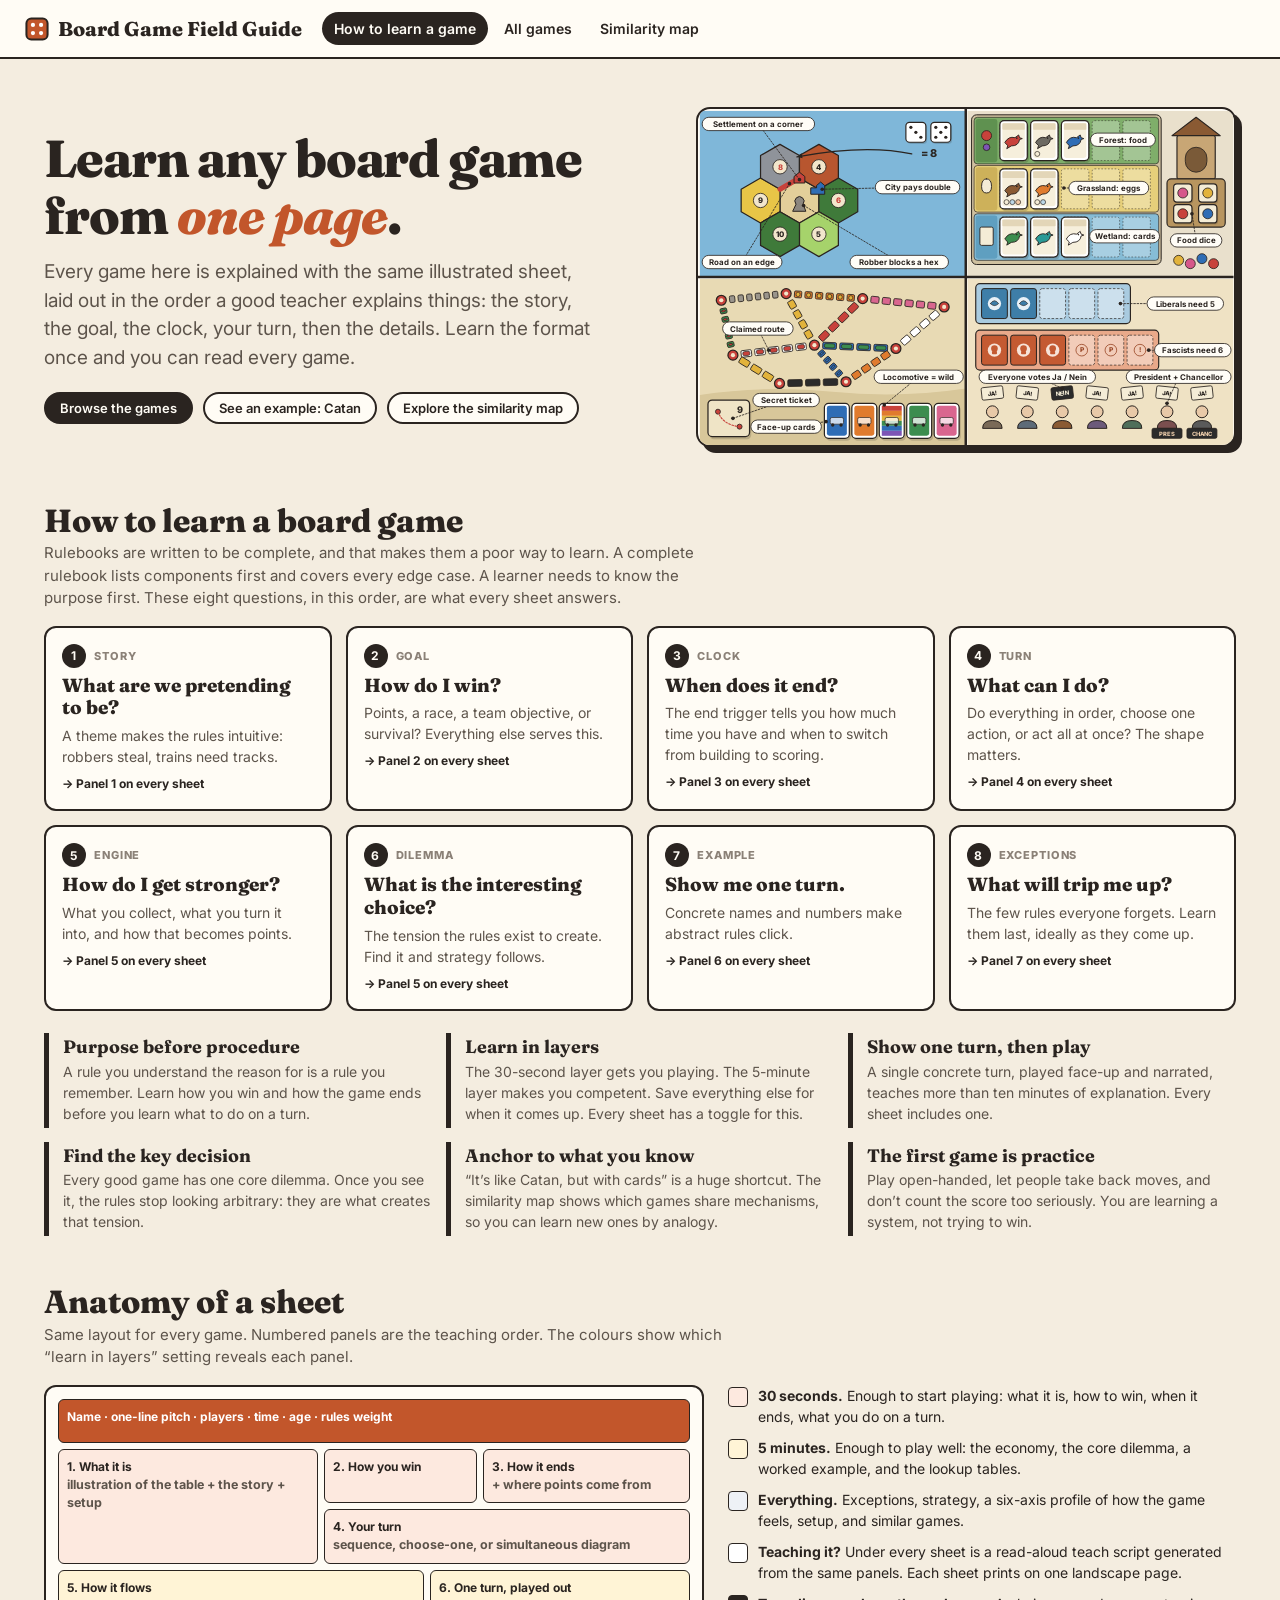
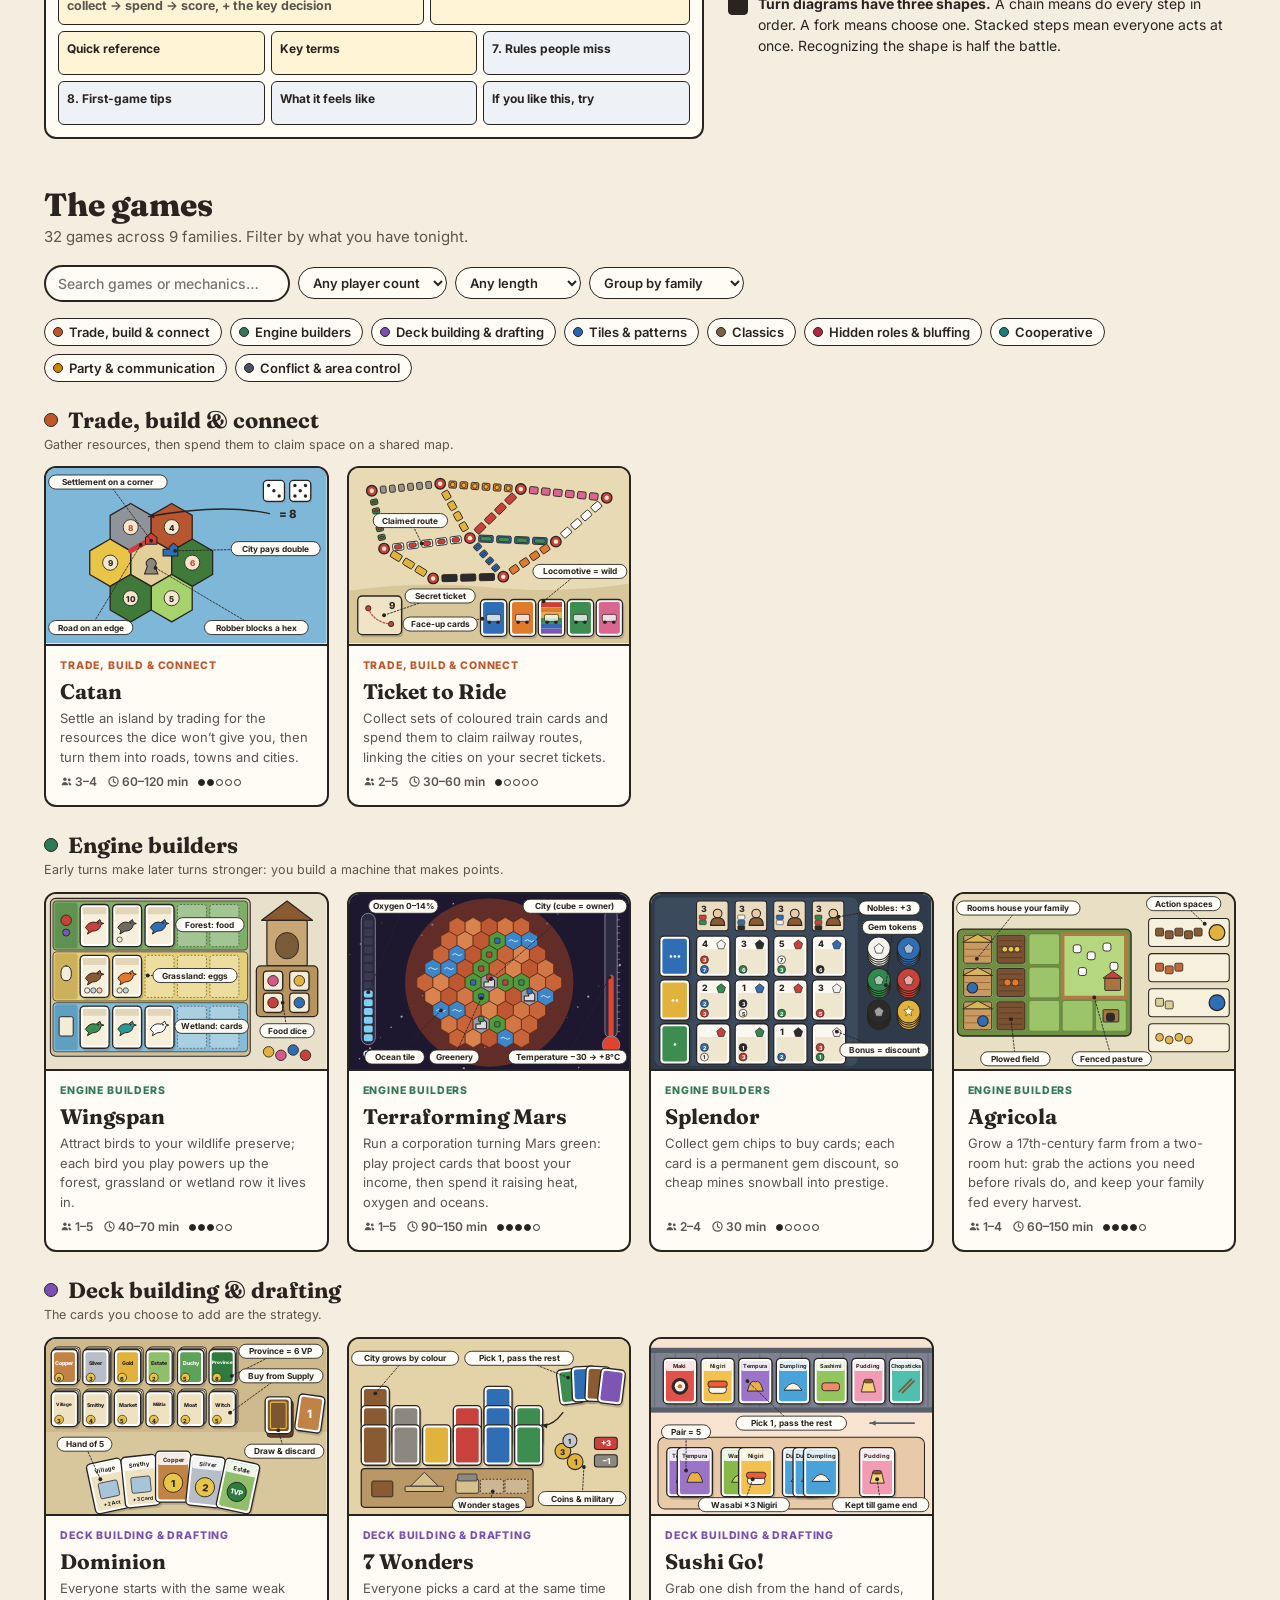
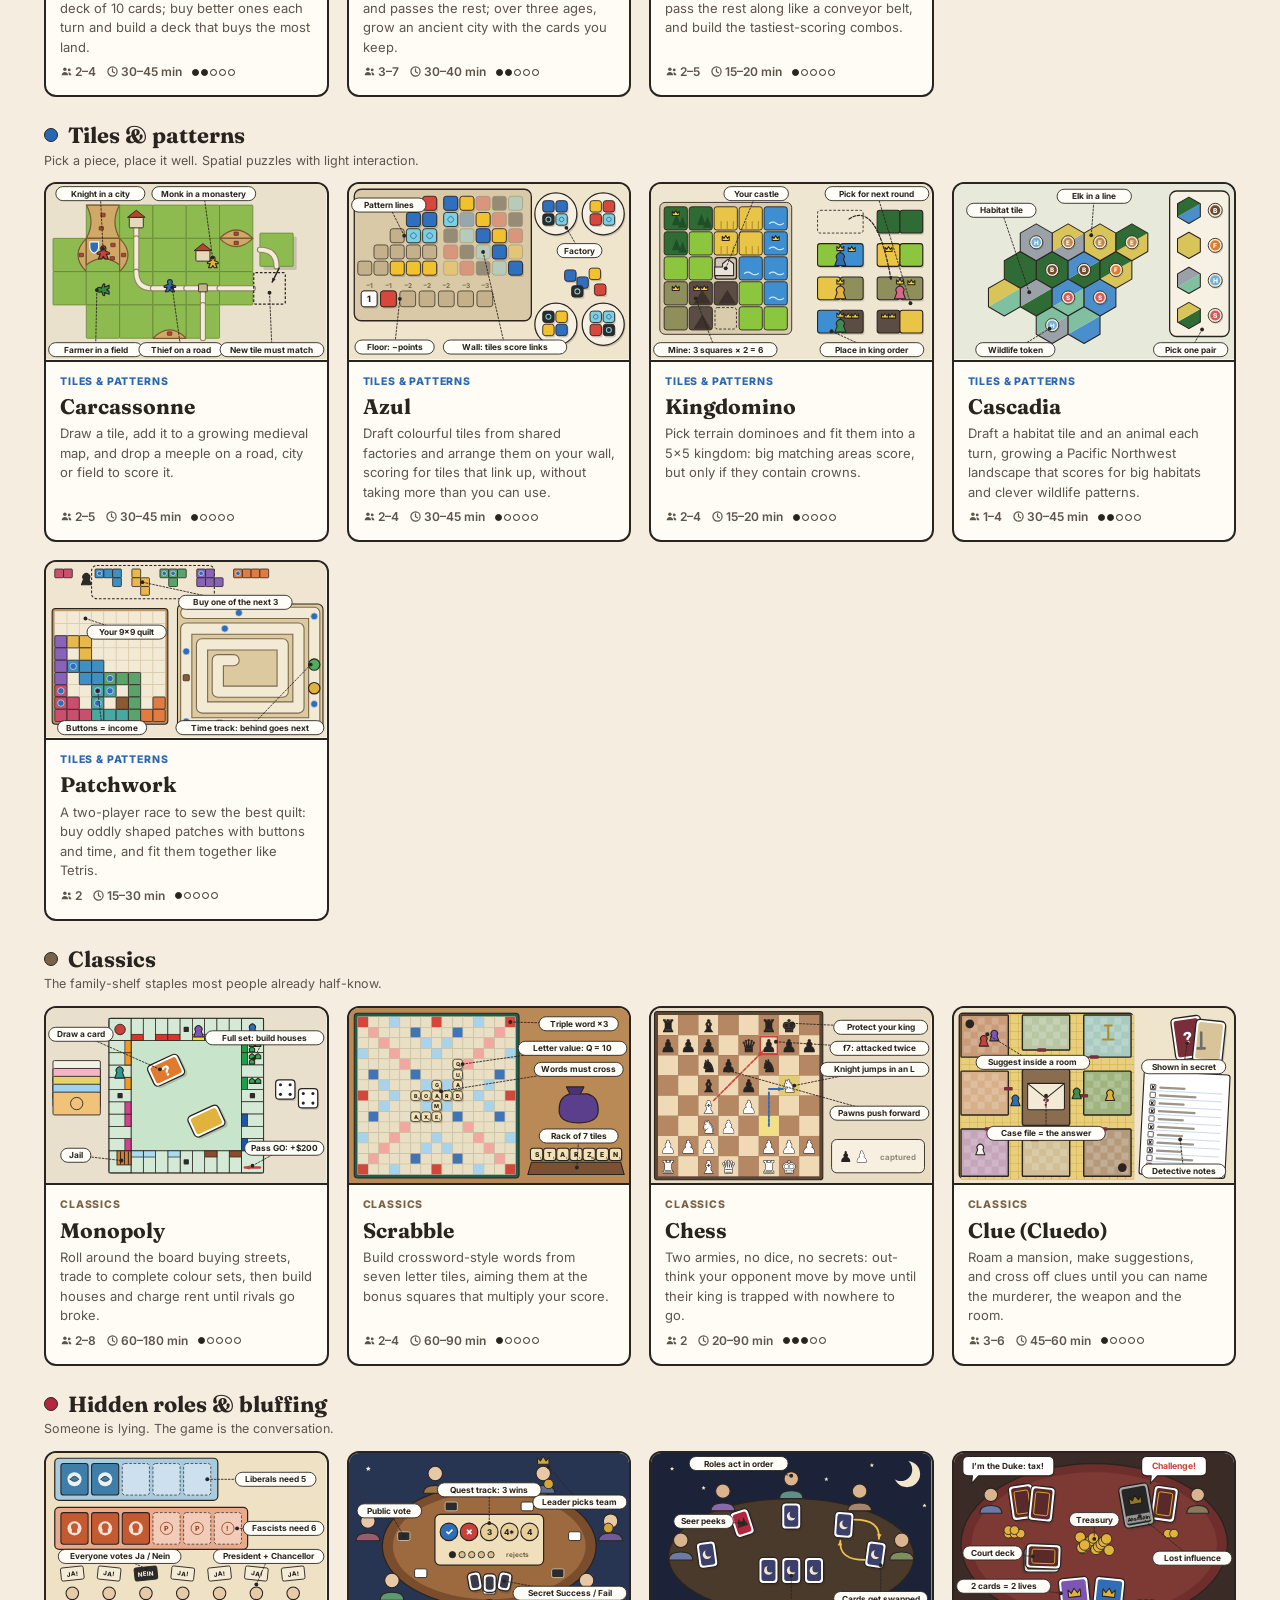
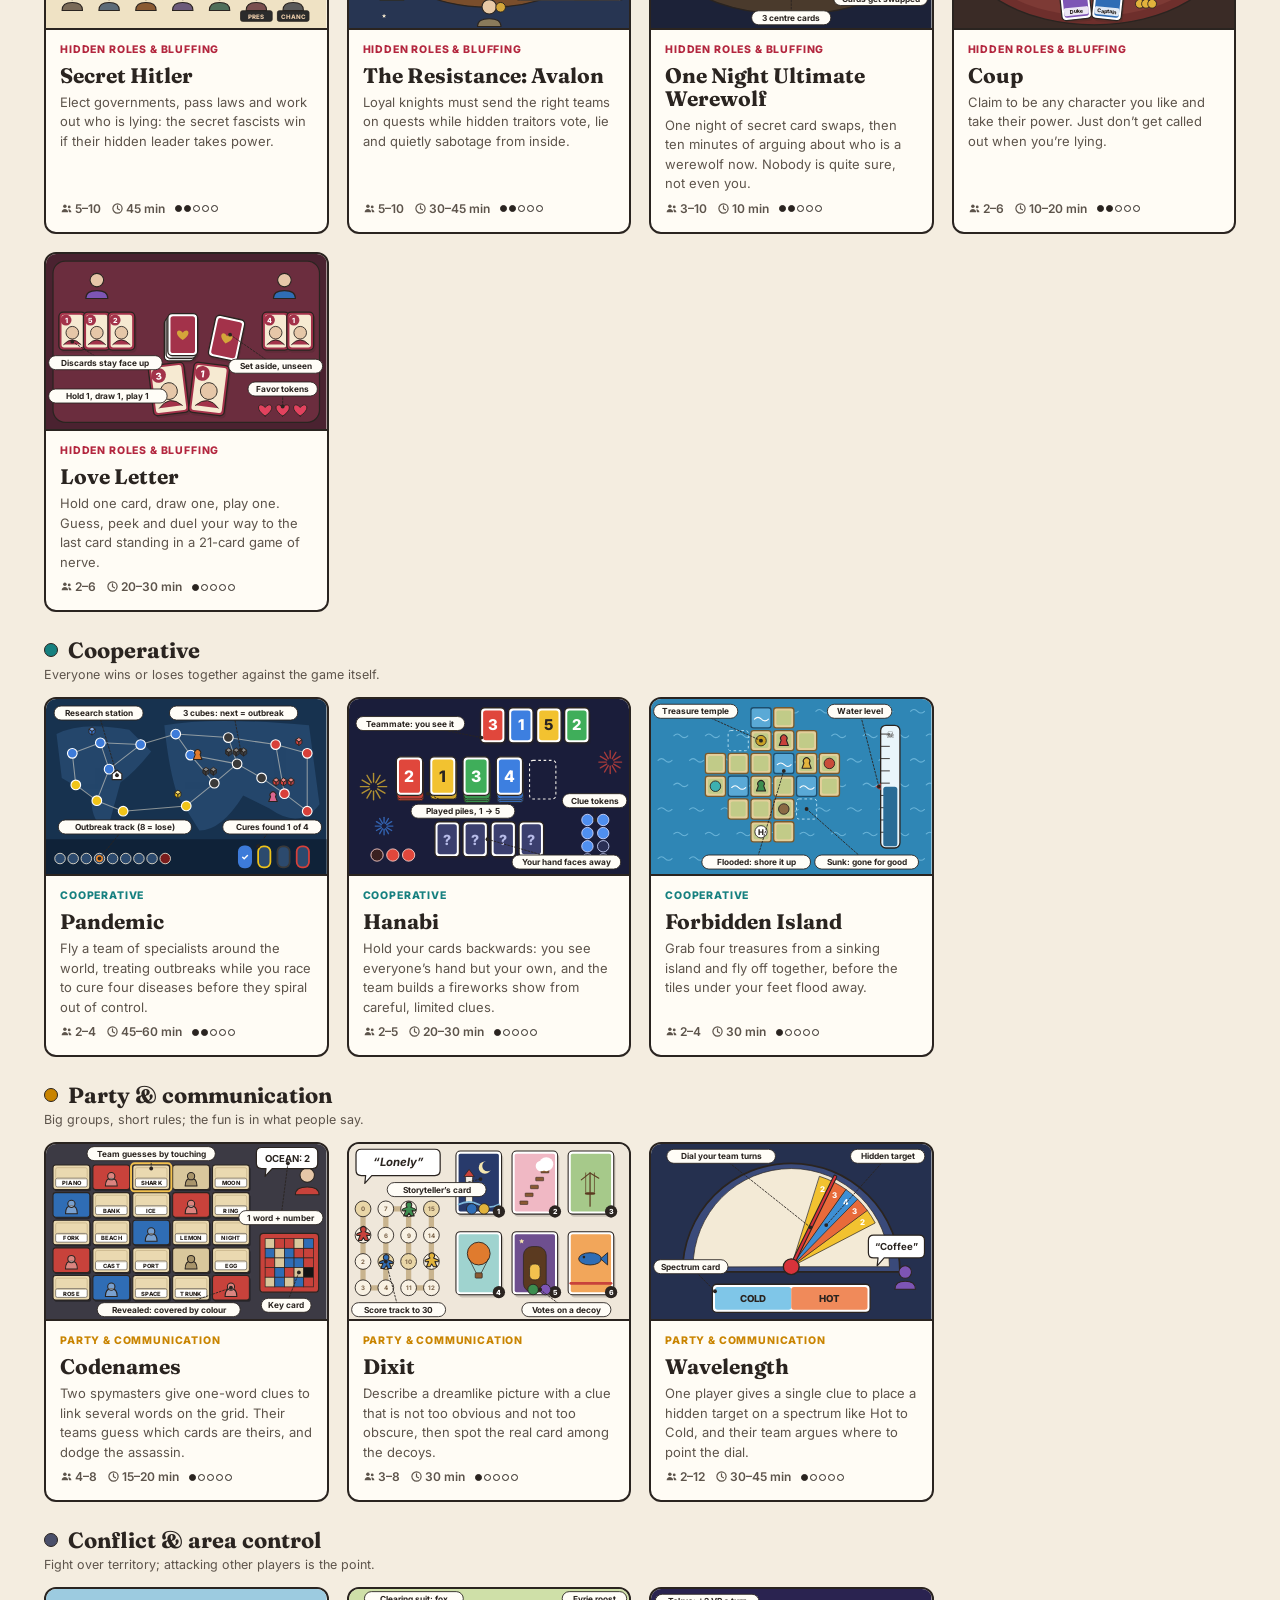
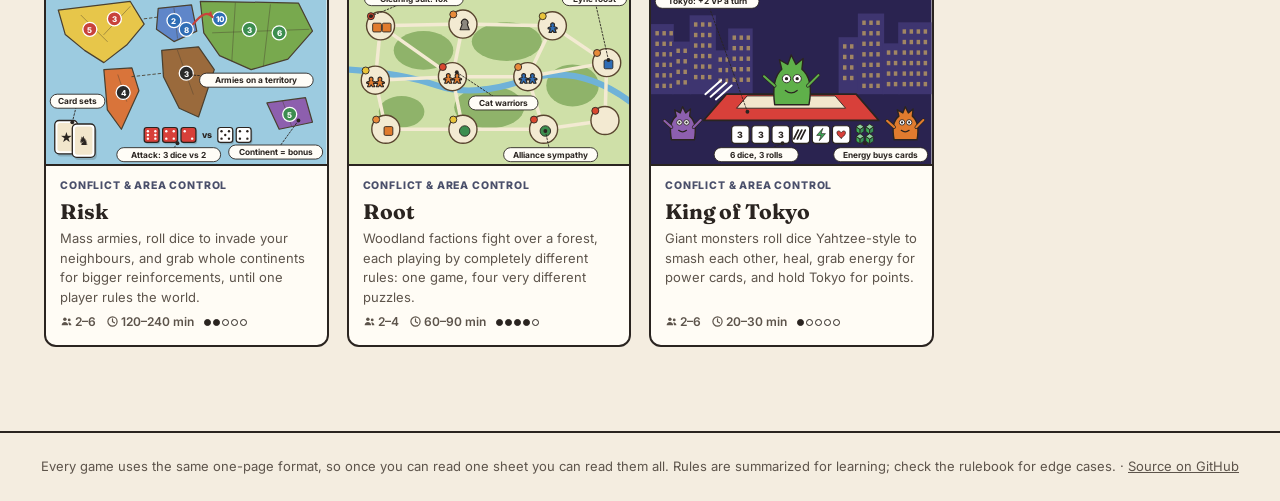
==== index.html @ 42cc39e2 "Board Game Field Guide: one-page sheets for 32 games + similarity map Standardized, illustrated one-" ====
<!doctype html>
<html lang="en">
<head>
<meta charset="utf-8">
<meta name="viewport" content="width=device-width, initial-scale=1">
<title>Board Game Field Guide</title>
<meta name="description" content="Learn any popular board game from one standardized, illustrated page, and explore how games relate on an interactive similarity map.">
<link rel="preconnect" href="https://fonts.googleapis.com">
<link rel="preconnect" href="https://fonts.gstatic.com" crossorigin>
<link href="https://fonts.googleapis.com/css2?family=Fraunces:ital,opsz,wght@0,9..144,400..800;1,9..144,400..700&family=Inter:wght@400;500;600;700;800&display=swap" rel="stylesheet">
<link rel="stylesheet" href="css/style.css">
</head>
<body data-page="home">
<main class="wrap">

  <section class="hero">
    <div>
      <h1>Learn any board game from <em>one page</em>.</h1>
      <p class="lede">Every game here is explained with the same illustrated sheet, laid out in the order a good teacher explains things: the story, the goal, the clock, your turn, then the details. Learn the format once and you can read every game.</p>
      <div class="cta">
        <a class="btn primary" href="#games">Browse the games</a>
        <a class="btn" href="game.html?g=catan">See an example: Catan</a>
        <a class="btn" href="map.html">Explore the similarity map</a>
      </div>
    </div>
    <div class="hero-art" id="hero-art"></div>
  </section>

  <div class="section-h" id="learn">
    <div>
      <h2>How to learn a board game</h2>
      <p>Rulebooks are written to be complete, and that makes them a poor way to learn. A complete rulebook lists components first and covers every edge case. A learner needs to know the purpose first. These eight questions, in this order, are what every sheet answers.</p>
    </div>
  </div>
  <div class="method" id="method"></div>

  <div class="principles" style="margin-top:22px">
    <div class="principle"><h3>Purpose before procedure</h3><p>A rule you understand the reason for is a rule you remember. Learn how you win and how the game ends before you learn what to do on a turn.</p></div>
    <div class="principle"><h3>Learn in layers</h3><p>The 30-second layer gets you playing. The 5-minute layer makes you competent. Save everything else for when it comes up. Every sheet has a toggle for this.</p></div>
    <div class="principle"><h3>Show one turn, then play</h3><p>A single concrete turn, played face-up and narrated, teaches more than ten minutes of explanation. Every sheet includes one.</p></div>
    <div class="principle"><h3>Find the key decision</h3><p>Every good game has one core dilemma. Once you see it, the rules stop looking arbitrary: they are what creates that tension.</p></div>
    <div class="principle"><h3>Anchor to what you know</h3><p>“It’s like Catan, but with cards” is a huge shortcut. The similarity map shows which games share mechanisms, so you can learn new ones by analogy.</p></div>
    <div class="principle"><h3>The first game is practice</h3><p>Play open-handed, let people take back moves, and don’t count the score too seriously. You are learning a system, not trying to win.</p></div>
  </div>

  <div class="section-h">
    <div>
      <h2>Anatomy of a sheet</h2>
      <p>Same layout for every game. Numbered panels are the teaching order. The colours show which “learn in layers” setting reveals each panel.</p>
    </div>
  </div>
  <div class="anatomy">
    <div class="mini-sheet" aria-label="Diagram of the sheet layout">
      <div class="hd">Name · one-line pitch · players · time · age · rules weight</div>
      <div class="l1" style="grid-column:span 5;grid-row:span 2">1. What it is<br><span class="small">illustration of the table + the story + setup</span></div>
      <div class="l1" style="grid-column:span 3">2. How you win</div>
      <div class="l1" style="grid-column:span 4">3. How it ends<br><span class="small">+ where points come from</span></div>
      <div class="l1" style="grid-column:span 7">4. Your turn<br><span class="small">sequence, choose-one, or simultaneous diagram</span></div>
      <div class="l2" style="grid-column:span 7">5. How it flows<br><span class="small">collect → spend → score, + the key decision</span></div>
      <div class="l2" style="grid-column:span 5">6. One turn, played out</div>
      <div class="l2" style="grid-column:span 4">Quick reference</div>
      <div class="l2" style="grid-column:span 4">Key terms</div>
      <div class="l3" style="grid-column:span 4">7. Rules people miss</div>
      <div class="l3" style="grid-column:span 4">8. First-game tips</div>
      <div class="l3" style="grid-column:span 4">What it feels like</div>
      <div class="l3" style="grid-column:span 4">If you like this, try</div>
    </div>
    <div class="legend-layers">
      <div><i style="background:#fde9df"></i><span><b>30 seconds.</b> Enough to start playing: what it is, how to win, when it ends, what you do on a turn.</span></div>
      <div><i style="background:#fff4d6"></i><span><b>5 minutes.</b> Enough to play well: the economy, the core dilemma, a worked example, and the lookup tables.</span></div>
      <div><i style="background:#eef1f6"></i><span><b>Everything.</b> Exceptions, strategy, a six-axis profile of how the game feels, setup, and similar games.</span></div>
      <div><i style="background:#fff"></i><span><b>Teaching it?</b> Under every sheet is a read-aloud teach script generated from the same panels. Each sheet prints on one landscape page.</span></div>
      <div><i style="background:#2a2420"></i><span><b>Turn diagrams have three shapes.</b> A chain means do every step in order. A fork means choose one. Stacked steps mean everyone acts at once. Recognizing the shape is half the battle.</span></div>
    </div>
  </div>

  <div class="section-h" id="games">
    <div>
      <h2>The games</h2>
      <p id="games-sub">Grouped by family. Filter by what you have tonight.</p>
    </div>
  </div>
  <div class="filters">
    <input type="search" id="q" placeholder="Search games or mechanics…" aria-label="Search">
    <select id="np" aria-label="Number of players"><option value="">Any player count</option></select>
    <select id="tm" aria-label="Play time"><option value="">Any length</option><option value="30">Up to 30 min</option><option value="60">Up to 60 min</option><option value="120">Up to 2 hours</option></select>
    <select id="sort" aria-label="Sort"><option value="family">Group by family</option><option value="light">Lightest rules first</option><option value="name">A–Z</option></select>
  </div>
  <div class="filters" id="fams"></div>
  <div id="gallery"></div>
</main>

<script src="js/site.js"></script>
<script src="js/core.js"></script>
<script src="js/art.js"></script>
<script src="js/sheet.js"></script>
<script>
const METHOD = [
  ['Story', 'What are we pretending to be?', 'A theme makes the rules intuitive: robbers steal, trains need tracks.', 'Panel 1'],
  ['Goal', 'How do I win?', 'Points, a race, a team objective, or survival? Everything else serves this.', 'Panel 2'],
  ['Clock', 'When does it end?', 'The end trigger tells you how much time you have and when to switch from building to scoring.', 'Panel 3'],
  ['Turn', 'What can I do?', 'Do everything in order, choose one action, or act all at once? The shape matters.', 'Panel 4'],
  ['Engine', 'How do I get stronger?', 'What you collect, what you turn it into, and how that becomes points.', 'Panel 5'],
  ['Dilemma', 'What is the interesting choice?', 'The tension the rules exist to create. Find it and strategy follows.', 'Panel 5'],
  ['Example', 'Show me one turn.', 'Concrete names and numbers make abstract rules click.', 'Panel 6'],
  ['Exceptions', 'What will trip me up?', 'The few rules everyone forgets. Learn them last, ideally as they come up.', 'Panel 7'],
];
document.getElementById('method').innerHTML = METHOD.map(([k, q, p, w], i) =>
  `<div class="step"><div class="k"><b>${i + 1}</b>${k}</div><div class="q">${q}</div><p>${p}</p><div class="where">→ ${w} on every sheet</div></div>`).join('');

const ICON_P = '<svg viewBox="0 0 24 24" class="ico"><circle cx="9" cy="8" r="3.2"/><path d="M3 19c0-3.5 2.7-6 6-6s6 2.5 6 6z"/><circle cx="17" cy="9" r="2.6"/><path d="M15.5 13.3c3 .1 5.5 2.4 5.5 5.7h-4.4"/></svg>';
const ICON_T = '<svg viewBox="0 0 24 24" class="ico"><circle cx="12" cy="12" r="8.5" fill="none" stroke="currentColor" stroke-width="2.2"/><path d="M12 7v5.5l3.5 2" fill="none" stroke="currentColor" stroke-width="2.2" stroke-linecap="round"/></svg>';
const rng = r => r[0] === r[1] ? r[0] : r[0] + '–' + r[1];

loadGames().then(games => {
  // Hero: a 2x2 of illustrations.
  const pick = ['catan', 'wingspan', 'ticket-to-ride', 'secret-hitler'].map(id => GAME_BY_ID[id]).filter(Boolean);
  const ha = document.getElementById('hero-art');
  if (pick.length >= 4) ha.innerHTML = `<svg viewBox="0 0 644 404">${pick.map((g, i) => `<g transform="translate(${2 + (i % 2) * 322} ${2 + Math.floor(i / 2) * 202})"><svg width="320" height="200" viewBox="0 0 320 200">${g.art(A)}</svg></g>`).join('')}<line x1="322" y1="0" x2="322" y2="404" stroke="#2a2420" stroke-width="3"/><line x1="0" y1="202" x2="644" y2="202" stroke="#2a2420" stroke-width="3"/></svg>`;
  else if (pick.length) ha.innerHTML = `<svg viewBox="0 0 320 200">${pick[0].art(A)}</svg>`;

  document.getElementById('games-sub').textContent = `${games.length} games across ${Object.keys(FAMILIES).length} families. Filter by what you have tonight.`;
  const np = document.getElementById('np');
  for (let n = 1; n <= 10; n++) np.insertAdjacentHTML('beforeend', `<option value="${n}">${n} player${n > 1 ? 's' : ''}</option>`);

  const activeFams = new Set();
  const famBox = document.getElementById('fams');
  famBox.innerHTML = Object.entries(FAMILIES).map(([k, f]) => `<button class="fpill" data-f="${k}" style="--fam:${f.color}"><i></i>${f.label}</button>`).join('');
  famBox.querySelectorAll('button').forEach(b => b.onclick = () => {
    activeFams.has(b.dataset.f) ? activeFams.delete(b.dataset.f) : activeFams.add(b.dataset.f);
    b.classList.toggle('on'); render();
  });

  const card = g => {
    const f = FAMILIES[g.family];
    return `<a class="gcard" href="game.html?g=${g.id}" style="--fam:${f.color}">
      <div class="thumb"><svg viewBox="0 0 320 200" role="img" aria-label="${esc(g.name)} illustration">${g.art(A)}</svg></div>
      <div class="body"><div class="fam">${f.label}</div><h3>${esc(g.name)}</h3><p>${md(g.pitch)}</p>
      <div class="stats"><span>${ICON_P}${rng(g.players)}</span><span>${ICON_T}${rng(g.time)} min</span><span class="dots" title="Rules weight">${[1,2,3,4,5].map(i => `<i class="${i <= Math.round(g.profile.complexity) ? 'on' : ''}"></i>`).join('')}</span></div></div></a>`;
  };

  function render() {
    const q = document.getElementById('q').value.trim().toLowerCase();
    const n = +np.value, t = +document.getElementById('tm').value, sort = document.getElementById('sort').value;
    let list = games.filter(g =>
      (!q || (g.name + ' ' + g.pitch + ' ' + g.mechanics.map(m => MECHANICS[m]).join(' ')).toLowerCase().includes(q)) &&
      (!n || (g.players[0] <= n && g.players[1] >= n)) &&
      (!t || g.time[0] <= t) &&
      (!activeFams.size || activeFams.has(g.family)));
    const out = document.getElementById('gallery');
    if (!list.length) { out.innerHTML = '<div class="empty">No games match those filters.</div>'; return; }
    if (sort === 'family') {
      out.innerHTML = Object.entries(FAMILIES).map(([k, f]) => {
        const gs = list.filter(g => g.family === k);
        return gs.length ? `<h3 style="margin:26px 0 4px;font-size:22px;display:flex;align-items:center;gap:10px"><i style="width:14px;height:14px;border-radius:50%;background:${f.color};border:1.5px solid #2a2420;display:inline-block"></i>${f.label}</h3><p class="small" style="margin:0 0 12px">${f.blurb}</p><div class="gallery">${gs.map(card).join('')}</div>` : '';
      }).join('');
    } else {
      list = list.slice().sort(sort === 'name' ? (a, b) => a.name.localeCompare(b.name) : (a, b) => a.profile.complexity - b.profile.complexity || a.time[0] - b.time[0]);
      out.innerHTML = `<div class="gallery">${list.map(card).join('')}</div>`;
    }
  }
  ['q', 'np', 'tm', 'sort'].forEach(id => document.getElementById(id).addEventListener('input', render));
  render();
});
</script>
</body>
</html>
---- css/style.css ----
:root {
  --paper: #f4ede0;
  --card: #fffcf5;
  --ink: #2a2420;
  --ink-2: #5d544b;
  --ink-3: #8b8177;
  --rule: #2a2420;
  --soft: #e9dfcd;
  --accent: #c2562b;
  --serif: 'Fraunces', Georgia, serif;
  --sans: 'Inter', system-ui, -apple-system, sans-serif;
}

* { box-sizing: border-box; }
html { -webkit-text-size-adjust: 100%; }
body { margin: 0; background: var(--paper); color: var(--ink); font: 15px/1.5 var(--sans); }
a { color: inherit; }
h1, h2, h3 { font-family: var(--serif); line-height: 1.1; margin: 0; }
.small { font-size: 12.5px; color: var(--ink-2); }

/* ---------- Site chrome ---------- */
.topbar { display: flex; align-items: center; gap: 20px; padding: 12px 24px; border-bottom: 2px solid var(--ink); background: var(--card); position: sticky; top: 0; z-index: 20; flex-wrap: wrap; }
.brand { font-family: var(--serif); font-weight: 800; font-size: 20px; text-decoration: none; display: flex; align-items: center; gap: 8px; }
.brand svg { width: 26px; height: 26px; }
.topbar nav { display: flex; gap: 4px; flex-wrap: wrap; }
.topbar nav a { text-decoration: none; padding: 6px 12px; border-radius: 999px; font-weight: 600; font-size: 14px; }
.topbar nav a:hover { background: var(--soft); }
.topbar nav a.on { background: var(--ink); color: var(--card); }
.wrap { max-width: 1240px; margin: 0 auto; padding: 24px; }

/* ---------- Sheet controls ---------- */
.sheet-controls { display: flex; flex-wrap: wrap; gap: 12px 20px; align-items: center; justify-content: space-between; margin-bottom: 16px; }
.layers { display: flex; align-items: center; gap: 8px; flex-wrap: wrap; }
.layers .lbl { font-weight: 700; font-size: 13px; text-transform: uppercase; letter-spacing: .06em; color: var(--ink-2); }
.seg { display: inline-flex; border: 2px solid var(--ink); border-radius: 999px; overflow: hidden; background: var(--card); }
.seg button { font: 600 13px var(--sans); border: 0; background: none; padding: 6px 14px; cursor: pointer; color: var(--ink); }
.seg button + button { border-left: 1.5px solid var(--ink); }
.seg button.on { background: var(--ink); color: var(--card); }
.btn { font: 600 13px var(--sans); border: 2px solid var(--ink); background: var(--card); border-radius: 999px; padding: 6px 14px; cursor: pointer; text-decoration: none; color: var(--ink); display: inline-flex; align-items: center; gap: 6px; }
.btn:hover { background: var(--soft); }
.game-nav { display: flex; gap: 8px; align-items: center; }
.game-nav select { font: 600 14px var(--sans); padding: 6px 10px; border: 2px solid var(--ink); border-radius: 8px; background: var(--card); color: var(--ink); max-width: 220px; }

/* ---------- The sheet ---------- */
.sheet { background: var(--card); border: 2.5px solid var(--ink); border-radius: 14px; box-shadow: 6px 6px 0 var(--ink); overflow: hidden; }
.sheet-head { display: grid; grid-template-columns: minmax(220px, 0.9fr) 2fr; gap: 24px; padding: 20px 24px; background: var(--accent); color: #fff; border-bottom: 2.5px solid var(--ink); }
.sheet-head h1 { font-size: 48px; font-weight: 800; letter-spacing: -0.02em; margin: 6px 0 2px; }
.byline { opacity: .85; font-size: 13px; }
.fam-badge { display: inline-block; font-size: 11px; font-weight: 700; text-transform: uppercase; letter-spacing: .08em; text-decoration: none; background: rgba(255,255,255,.18); border: 1.5px solid rgba(255,255,255,.7); padding: 3px 10px; border-radius: 999px; }
.fam-badge:hover { background: rgba(255,255,255,.3); }
.head-right { display: flex; flex-direction: column; justify-content: center; gap: 12px; }
.pitch { font-family: var(--serif); font-size: 21px; line-height: 1.3; margin: 0; font-weight: 500; }
.chips { display: flex; flex-wrap: wrap; gap: 8px; }
.chip { display: inline-flex; align-items: center; gap: 6px; background: var(--card); color: var(--ink); border: 1.5px solid var(--ink); border-radius: 999px; padding: 3px 11px 3px 8px; font-size: 13px; font-weight: 600; }
.chip em { font-style: normal; color: var(--ink-3); font-weight: 500; }
.ico { width: 16px; height: 16px; fill: currentColor; flex: none; }
.dots { display: inline-flex; gap: 2px; }
.dots i { width: 7px; height: 7px; border-radius: 50%; border: 1.3px solid var(--ink); display: inline-block; }
.dots i.on { background: var(--ink); }

.sheet-grid { display: grid; grid-template-columns: repeat(12, minmax(0, 1fr)); gap: 14px; padding: 18px; }
.panel { border: 1.5px solid var(--ink); border-radius: 10px; padding: 14px 16px; background: #fff; min-width: 0; }
.panel h2 { font-size: 17px; font-weight: 700; display: flex; align-items: center; gap: 8px; margin-bottom: 10px; }
.num { display: inline-grid; place-items: center; width: 24px; height: 24px; border-radius: 50%; background: var(--accent); color: #fff; font: 800 13px var(--sans); flex: none; border: 1.5px solid var(--ink); }
.panel p { margin: 0 0 8px; }
.panel p:last-child { margin-bottom: 0; }

.p-art     { grid-column: span 5; grid-row: span 2; }
.p-goal    { grid-column: span 3; }
.p-end     { grid-column: span 4; }
.p-turn    { grid-column: span 7; }
.p-flow    { grid-column: span 7; }
.p-example { grid-column: span 5; }
.p-ref     { grid-column: span 4; }
.p-terms   { grid-column: span 4; }
.p-gotchas { grid-column: span 4; }
.p-tips    { grid-column: span 4; }
.p-profile { grid-column: span 4; }
.p-similar { grid-column: span 4; }
.sheet.no-ref .p-profile, .sheet.no-ref .p-similar { grid-column: span 6; }

.art { margin: 0 0 10px; border: 1.5px solid var(--ink); border-radius: 8px; overflow: hidden; line-height: 0; background: #fff; }
.art svg { width: 100%; height: auto; display: block; }
.art-setup { margin-top: 14px; padding-top: 12px; border-top: 1.5px dashed var(--ink-3); }
.art-setup h3 { font-size: 15px; margin-bottom: 8px; }
.p-art .setup { grid-template-columns: 1fr; gap: 6px; }
.theme { font-family: var(--serif); font-style: italic; font-size: 16px; color: var(--ink-2); }

.goal-big { font-family: var(--serif); font-size: 34px; font-weight: 800; color: var(--accent); line-height: 1.05; margin-bottom: 8px; }
.end-trigger { font-weight: 700; font-size: 16px; }
.score-label { font-size: 11px; text-transform: uppercase; letter-spacing: .07em; font-weight: 700; color: var(--ink-3); margin: 10px 0 5px; }
.scorebar { display: flex; height: 16px; border: 1.5px solid var(--ink); border-radius: 5px; overflow: hidden; }
.scorebar span { background: color-mix(in srgb, var(--accent) calc(var(--o) * 100%), #fff); }
.scorebar span + span { border-left: 1.5px solid var(--ink); }
.score-legend { list-style: none; padding: 0; margin: 6px 0 0; display: flex; flex-wrap: wrap; gap: 3px 12px; font-size: 12.5px; }
.score-legend i { display: inline-block; width: 10px; height: 10px; border: 1.3px solid var(--ink); border-radius: 2px; margin-right: 5px; vertical-align: -1px; background: color-mix(in srgb, var(--accent) calc(var(--o) * 100%), #fff); }
.results { list-style: none; padding: 0; margin: 8px 0 0; display: grid; gap: 6px; font-size: 13.5px; }
.results li { border-left: 4px solid var(--accent); padding: 2px 0 2px 9px; }

/* Turn diagram */
.turn-intro { font-size: 13px; color: var(--ink-2); margin-bottom: 8px !important; }
.turn { list-style: none; margin: 0; padding: 0; position: relative; }
.turn li { display: grid; grid-template-columns: 112px 1fr; gap: 12px; align-items: center; position: relative; }
.turn .verb { font-weight: 800; font-size: 14px; background: var(--accent); color: #fff; border: 1.5px solid var(--ink); border-radius: 8px; padding: 7px 10px; text-align: left; position: relative; z-index: 1; }
.turn .what { font-size: 14px; }
.turn-sequence li + li, .turn-round li + li, .turn-simultaneous li + li { margin-top: 16px; }
.turn-sequence li + li::before, .turn-round li + li::before, .turn-simultaneous li + li::before { content: ''; position: absolute; left: 54px; top: -16px; height: 16px; border-left: 2px solid var(--ink); }
.turn-sequence li + li::after, .turn-round li + li::after, .turn-simultaneous li + li::after { content: ''; position: absolute; left: 50px; top: -6px; border: 5px solid transparent; border-top: 6px solid var(--ink); }
.turn-choose { padding-left: 22px; }
.turn-choose::before { content: ''; position: absolute; left: 6px; top: 16px; bottom: 16px; border-left: 2px solid var(--ink); }
.turn-choose li + li { margin-top: 8px; }
.turn-choose li::before { content: ''; position: absolute; left: -16px; top: 50%; width: 16px; border-top: 2px solid var(--ink); }
.turn-choose .verb { background: #fff; color: var(--ink); border-left: 6px solid var(--accent); }
.turn-simultaneous .verb { box-shadow: 3px 3px 0 color-mix(in srgb, var(--accent) 45%, #fff), 6px 6px 0 color-mix(in srgb, var(--accent) 20%, #fff); }
.turn-loop { margin-top: 12px; }
.turn-loop span { display: inline-block; font-size: 12px; font-weight: 700; text-transform: uppercase; letter-spacing: .06em; color: var(--ink-2); border: 1.5px dashed var(--ink-3); border-radius: 999px; padding: 3px 12px; }

/* Flow diagram */
.flow { display: flex; align-items: stretch; gap: 6px; }
.stage { flex: 1; border: 1.5px solid var(--ink); border-radius: 8px; overflow: hidden; background: #fff; min-width: 0; }
.stage-label { background: var(--ink); color: #fff; font-weight: 800; font-size: 12px; text-transform: uppercase; letter-spacing: .08em; padding: 5px 10px; }
.stage ul { list-style: none; margin: 0; padding: 7px 10px; font-size: 13px; }
.stage li { padding: 2px 0; }
.stage li + li { border-top: 1px dotted var(--soft); }
.flow-arrow { align-self: center; font-size: 22px; font-weight: 800; color: var(--accent); }
.tension { margin-top: 12px; background: color-mix(in srgb, var(--accent) 10%, #fff); border: 1.5px solid var(--accent); border-radius: 8px; padding: 9px 12px; font-size: 14.5px; font-family: var(--serif); }
.tension-tag { display: block; font: 800 11px var(--sans); text-transform: uppercase; letter-spacing: .08em; color: var(--accent); margin-bottom: 3px; }

.example { font-size: 14.5px; border-left: 4px solid var(--accent); padding-left: 12px; }
table.ref { width: 100%; border-collapse: collapse; font-size: 13px; }
table.ref th { text-align: left; padding: 4px 8px 4px 0; vertical-align: top; white-space: nowrap; }
table.ref td { padding: 4px 0; }
table.ref tr + tr { border-top: 1px solid var(--soft); }
.terms { margin: 0; display: grid; grid-template-columns: auto 1fr; gap: 5px 10px; font-size: 13px; }
.terms dt { font-weight: 800; }
.terms dd { margin: 0; }
.warn, .tips, .setup { margin: 0; padding: 0; list-style: none; font-size: 13.5px; display: grid; gap: 7px; }
.warn li, .tips li { padding-left: 26px; position: relative; }
.warn li::before { content: '!'; position: absolute; left: 0; top: 1px; width: 18px; height: 18px; border-radius: 4px; background: #d6453b; color: #fff; font-weight: 800; font-size: 12px; display: grid; place-items: center; transform: rotate(45deg) scale(.82); }
.tips li::before { content: '★'; position: absolute; left: 1px; top: -1px; color: var(--accent); font-size: 15px; }
.setup { counter-reset: s; grid-template-columns: repeat(3, 1fr); gap: 12px; }
.setup li { counter-increment: s; padding-top: 2px; }
.setup li::before { content: counter(s); display: inline-grid; place-items: center; width: 20px; height: 20px; border-radius: 50%; border: 1.5px solid var(--ink); font-weight: 800; font-size: 11px; margin-right: 6px; }

.profile { display: grid; grid-template-columns: 175px 1fr; gap: 8px; align-items: center; }
.radar { width: 100%; height: auto; overflow: visible; }
.radar .ring { fill: none; stroke: var(--soft); stroke-width: 1; }
.radar .ring.outer { stroke: var(--ink-3); }
.radar .spoke { stroke: var(--soft); }
.radar text { font: 700 10px var(--sans); fill: var(--ink-2); }
.radar .shape { fill: color-mix(in srgb, var(--accent) 35%, transparent); stroke: var(--accent); stroke-width: 2; }
.radar .pt { fill: var(--accent); stroke: #fff; stroke-width: 1; }
.pbars { list-style: none; margin: 0; padding: 0; font-size: 12px; display: grid; gap: 3px; }
.pbars li { display: grid; grid-template-columns: 74px auto; column-gap: 6px; align-items: center; }
.pbars .pl { font-weight: 700; }
.pbars .ph { grid-column: 1 / -1; padding-left: 80px; color: var(--ink-3); font-size: 11px; line-height: 1.2; }
.pbars .ph:empty { display: none; }
.similar { list-style: none; margin: 0; padding: 0; display: grid; gap: 6px; }
.similar a { display: block; text-decoration: none; border: 1.5px solid var(--ink); border-left: 6px solid var(--fam); border-radius: 7px; padding: 5px 10px; }
.similar a:hover { background: var(--soft); }
.similar b { display: block; font-size: 14px; }
.similar span { font-size: 11.5px; color: var(--ink-2); }

.sheet-foot { display: flex; justify-content: space-between; gap: 12px; align-items: center; padding: 10px 18px 14px; flex-wrap: wrap; }
.mech { display: inline-block; font-size: 11px; font-weight: 600; border: 1px solid var(--ink-3); color: var(--ink-2); border-radius: 999px; padding: 1px 8px; margin: 2px 4px 2px 0; }
.foot-brand { font-family: var(--serif); font-style: italic; color: var(--ink-3); font-size: 12px; }

/* Teach script */
.teach { margin-top: 28px; background: var(--card); border: 2px solid var(--ink); border-radius: 14px; padding: 20px 24px; }
.teach h2 { font-size: 22px; margin-bottom: 4px; }
.script { margin: 14px 0 0; padding: 0; list-style: none; display: grid; gap: 10px; counter-reset: sc; }
.script > li { display: grid; grid-template-columns: 110px 1fr; gap: 14px; font-size: 15px; font-family: var(--serif); }
.script .cue { font: 800 11px var(--sans); text-transform: uppercase; letter-spacing: .08em; color: var(--ink-2); padding-top: 4px; }
.script ul { margin: 6px 0 0; padding-left: 18px; font-family: var(--sans); font-size: 14px; }

/* Layers */
.lv1 [data-level="2"], .lv1 [data-level="3"], .lv2 [data-level="3"] { display: none !important; }
.lv1 .p-art { grid-row: span 1; }
.lv1 .p-turn { grid-column: span 7; }

/* ---------- Responsive ---------- */
@media (max-width: 980px) {
  .sheet-grid > .panel { grid-column: span 6 !important; grid-row: auto !important; }
  .sheet-grid > .p-art, .sheet-grid > .p-turn, .sheet-grid > .p-flow, .sheet-grid > .p-setup { grid-column: span 12 !important; }
}
@media (max-width: 640px) {
  .wrap { padding: 16px; }
  .sheet-head { grid-template-columns: 1fr; padding: 16px; gap: 10px; }
  .sheet-head h1 { font-size: 36px; }
  .pitch { font-size: 17px; }
  .sheet-grid { padding: 10px; gap: 10px; }
  .sheet-grid > .panel { grid-column: span 12 !important; }
  .turn li { grid-template-columns: 1fr; gap: 4px; }
  .turn-sequence li + li::before, .turn-sequence li + li::after, .turn-round li + li::before, .turn-round li + li::after, .turn-simultaneous li + li::before, .turn-simultaneous li + li::after { left: 20px; }
  .turn-sequence li + li::after, .turn-round li + li::after, .turn-simultaneous li + li::after { left: 16px; }
  .flow { flex-direction: column; }
  .flow-arrow { transform: rotate(90deg); }
  .setup { grid-template-columns: 1fr; }
  .script > li { grid-template-columns: 1fr; gap: 2px; }
  .profile { grid-template-columns: 130px 1fr; }
}

/* ---------- Print: one landscape page ---------- */
@media print {
  @page { size: letter landscape; margin: 0.25in; }
  body { background: #fff; font-size: 11px; -webkit-print-color-adjust: exact; print-color-adjust: exact; }
  .topbar, .sheet-controls, .teach, .site-foot { display: none !important; }
  .wrap { padding: 0; max-width: none; }
  .sheet { box-shadow: none; border-width: 1.5px; zoom: 0.62; }
  .lv1 [data-level], .lv2 [data-level] { display: block !important; }
}

/* ---------- Home ---------- */
.hero { display: grid; grid-template-columns: 1.15fr 1fr; gap: 32px; align-items: center; padding: 24px 0 8px; }
.hero h1 { font-size: 52px; font-weight: 800; letter-spacing: -0.02em; }
.hero h1 em { color: #c2562b; font-style: italic; }
.hero p.lede { font-size: 19px; color: var(--ink-2); max-width: 560px; margin: 14px 0 20px; }
.hero-art { border: 2.5px solid var(--ink); border-radius: 14px; box-shadow: 6px 6px 0 var(--ink); overflow: hidden; background: var(--card); line-height: 0; }
.hero-art svg { width: 100%; height: auto; }
.cta { display: flex; gap: 10px; flex-wrap: wrap; }
.btn.primary { background: var(--ink); color: var(--card); }
.btn.primary:hover { background: #4a4038; }

.section-h { display: flex; justify-content: space-between; align-items: end; gap: 12px; margin: 48px 0 16px; flex-wrap: wrap; }
.section-h h2 { font-size: 32px; font-weight: 800; }
.section-h p { margin: 4px 0 0; color: var(--ink-2); max-width: 680px; }

.method { display: grid; grid-template-columns: repeat(4, minmax(0, 1fr)); gap: 14px; counter-reset: m; }
.step { background: var(--card); border: 2px solid var(--ink); border-radius: 12px; padding: 16px; position: relative; }
.step .q { font-family: var(--serif); font-weight: 800; font-size: 19px; line-height: 1.2; margin: 6px 0 6px; }
.step .k { font: 800 11px var(--sans); text-transform: uppercase; letter-spacing: .08em; color: var(--ink-3); display: flex; align-items: center; gap: 8px; }
.step .k b { display: inline-grid; place-items: center; width: 24px; height: 24px; border-radius: 50%; background: var(--ink); color: var(--card); font-size: 12px; }
.step p { margin: 0; font-size: 14px; color: var(--ink-2); }
.step .where { margin-top: 8px; font-size: 12px; font-weight: 700; color: var(--ink); }
.principles { display: grid; grid-template-columns: repeat(3, minmax(0, 1fr)); gap: 14px; margin-top: 14px; }
.principle { border-left: 5px solid var(--ink); padding: 4px 0 4px 14px; }
.principle h3 { font-size: 18px; margin-bottom: 4px; }
.principle p { margin: 0; font-size: 14px; color: var(--ink-2); }

.anatomy { display: grid; grid-template-columns: 1.3fr 1fr; gap: 24px; align-items: start; }
.mini-sheet { background: var(--card); border: 2px solid var(--ink); border-radius: 12px; padding: 12px; display: grid; grid-template-columns: repeat(12, 1fr); gap: 6px; font-size: 12px; font-weight: 700; }
.mini-sheet div { border: 1.5px solid var(--ink); border-radius: 6px; padding: 8px; min-height: 44px; background: #fff; }
.mini-sheet .hd { grid-column: span 12; background: #c2562b; color: #fff; }
.mini-sheet .l1 { background: #fde9df; }
.mini-sheet .l2 { background: #fff4d6; }
.mini-sheet .l3 { background: #eef1f6; }
.legend-layers { display: grid; gap: 10px; }
.legend-layers div { display: grid; grid-template-columns: 20px 1fr; gap: 10px; align-items: start; font-size: 14px; }
.legend-layers i { width: 20px; height: 20px; border: 1.5px solid var(--ink); border-radius: 4px; margin-top: 2px; }

.filters { display: flex; flex-wrap: wrap; gap: 8px; margin-bottom: 16px; align-items: center; }
.filters input[type=search] { font: 500 14px var(--sans); padding: 8px 12px; border: 2px solid var(--ink); border-radius: 999px; background: var(--card); min-width: 220px; color: var(--ink); }
.fpill { font: 600 13px var(--sans); border: 1.5px solid var(--ink); background: var(--card); border-radius: 999px; padding: 5px 11px 5px 8px; cursor: pointer; display: inline-flex; align-items: center; gap: 6px; color: var(--ink); }
.fpill i { width: 10px; height: 10px; border-radius: 50%; background: var(--fam); border: 1px solid var(--ink); }
.fpill.on { background: var(--ink); color: var(--card); }
.filters select { font: 600 13px var(--sans); padding: 6px 10px; border: 1.5px solid var(--ink); border-radius: 999px; background: var(--card); color: var(--ink); }

.gallery { display: grid; grid-template-columns: repeat(auto-fill, minmax(250px, 1fr)); gap: 18px; }
.gcard { background: var(--card); border: 2px solid var(--ink); border-radius: 12px; overflow: hidden; text-decoration: none; display: flex; flex-direction: column; transition: transform .12s, box-shadow .12s; }
.gcard:hover { transform: translate(-2px, -2px); box-shadow: 5px 5px 0 var(--ink); }
.gcard .thumb { line-height: 0; border-bottom: 2px solid var(--ink); }
.gcard .thumb svg { width: 100%; height: auto; }
.gcard .body { padding: 12px 14px 14px; display: flex; flex-direction: column; gap: 6px; flex: 1; }
.gcard .fam { font-size: 10.5px; font-weight: 800; text-transform: uppercase; letter-spacing: .08em; color: var(--fam); }
.gcard h3 { font-size: 21px; }
.gcard p { margin: 0; font-size: 13px; color: var(--ink-2); flex: 1; }
.gcard .stats { display: flex; gap: 10px; font-size: 12px; font-weight: 600; color: var(--ink-2); flex-wrap: wrap; align-items: center; }
.gcard .stats .ico { width: 13px; height: 13px; vertical-align: -2px; margin-right: 2px; }
.empty { padding: 30px; text-align: center; color: var(--ink-3); }

.site-foot { margin-top: 60px; padding: 24px; border-top: 2px solid var(--ink); text-align: center; font-size: 13px; color: var(--ink-2); }

@media (max-width: 900px) {
  .hero, .anatomy { grid-template-columns: 1fr; }
  .hero h1 { font-size: 38px; }
  .method { grid-template-columns: repeat(2, minmax(0, 1fr)); }
  .principles { grid-template-columns: 1fr; }
}
@media (max-width: 520px) {
  .method { grid-template-columns: 1fr; }
}

/* ---------- Map ---------- */
.map-page { display: grid; grid-template-columns: 1fr 340px; height: calc(100vh - 59px); }
.map-main { position: relative; overflow: hidden; border-right: 2px solid var(--ink); }
.map-main svg { width: 100%; height: 100%; display: block; }
.map-toolbar { position: absolute; top: 14px; left: 14px; right: 230px; display: flex; gap: 10px; flex-wrap: wrap; align-items: center; z-index: 5; pointer-events: none; }
.map-toolbar > * { pointer-events: auto; }
.map-toolbar .axis-pick { display: none; gap: 6px; align-items: center; background: var(--card); border: 2px solid var(--ink); border-radius: 999px; padding: 3px 6px 3px 12px; font-size: 13px; font-weight: 600; }
.map-toolbar .axis-pick.show { display: inline-flex; }
.map-toolbar .axis-pick select { font: 600 13px var(--sans); border: 0; background: none; color: var(--ink); }
.map-legend { position: absolute; right: 14px; top: 14px; background: var(--card); border: 2px solid var(--ink); border-radius: 10px; padding: 8px 10px; display: grid; gap: 2px; font-size: 12px; z-index: 5; }
.map-legend button { all: unset; cursor: pointer; display: flex; align-items: center; gap: 7px; padding: 2px 4px; border-radius: 4px; }
.map-legend button:hover { background: var(--soft); }
.map-legend button.off { opacity: .35; }
.map-legend i { width: 11px; height: 11px; border-radius: 50%; border: 1.3px solid var(--ink); }
.map-hint { position: absolute; right: 14px; bottom: 14px; font-size: 12px; color: var(--ink-3); z-index: 5; text-align: right; }
.node circle.dot { stroke: var(--ink); stroke-width: 2; cursor: pointer; }
.node text { font: 700 13px var(--sans); fill: var(--ink); paint-order: stroke; stroke: var(--paper); stroke-width: 4px; stroke-linejoin: round; pointer-events: none; }
.node.dim, .link.dim, .hull.dim { opacity: .12; }
.node.sel circle.dot { stroke-width: 4; }
.link { stroke: var(--ink); stroke-opacity: .22; }
.link.hot { stroke-opacity: .85; stroke: var(--ink); }
.fam-mode .link { stroke-opacity: .07; }
.fam-mode .link.hot { stroke-opacity: .85; }
.hull { fill-opacity: .1; stroke-opacity: .45; stroke-width: 1.5; stroke-dasharray: 4 3; }
.hull-label { font: 800 11px var(--sans); text-transform: uppercase; letter-spacing: .08em; pointer-events: none; }
.axis line, .axis path { stroke: var(--ink-3); }
.axis text { font: 600 11px var(--sans); fill: var(--ink-2); }
.axis-title { font: 800 12px var(--sans); fill: var(--ink); text-transform: uppercase; letter-spacing: .08em; }
.side { overflow-y: auto; background: var(--card); padding: 18px; }
.side h2 { font-size: 26px; font-weight: 800; }
.side .fam { font-size: 11px; font-weight: 800; text-transform: uppercase; letter-spacing: .08em; }
.side p { font-size: 14px; color: var(--ink-2); }
.side .thumb { border: 2px solid var(--ink); border-radius: 10px; overflow: hidden; line-height: 0; margin: 10px 0; }
.side .thumb svg { width: 100%; height: auto; }
.side h3 { font-size: 15px; margin: 16px 0 6px; font-family: var(--sans); text-transform: uppercase; letter-spacing: .06em; font-weight: 800; color: var(--ink-2); }
.neigh { list-style: none; padding: 0; margin: 0; display: grid; gap: 6px; }
.neigh button { all: unset; box-sizing: border-box; cursor: pointer; display: grid; grid-template-columns: 1fr auto; gap: 2px 8px; width: 100%; border: 1.5px solid var(--ink); border-left: 6px solid var(--fam); border-radius: 7px; padding: 6px 10px; background: #fff; }
.neigh button:hover { background: var(--soft); }
.neigh b { font-size: 14px; }
.neigh .pct { font-size: 12px; font-weight: 800; color: var(--ink-2); }
.neigh .why { grid-column: span 2; font-size: 11.5px; color: var(--ink-3); }
.fam-list { list-style: none; padding: 0; margin: 0; display: grid; gap: 10px; }
.fam-list li { border-left: 5px solid var(--fam); padding-left: 10px; font-size: 13px; color: var(--ink-2); }
.fam-list b { color: var(--ink); display: block; font-size: 14px; }
@media (max-width: 860px) {
  .map-legend { top: auto; bottom: 14px; left: 14px; right: auto; grid-template-columns: 1fr 1fr; }
  .map-toolbar { right: 14px; }
  .map-hint { display: none; }
  .map-page { grid-template-columns: 1fr; height: auto; }
  .map-main { height: 72vh; border-right: 0; border-bottom: 2px solid var(--ink); }
}
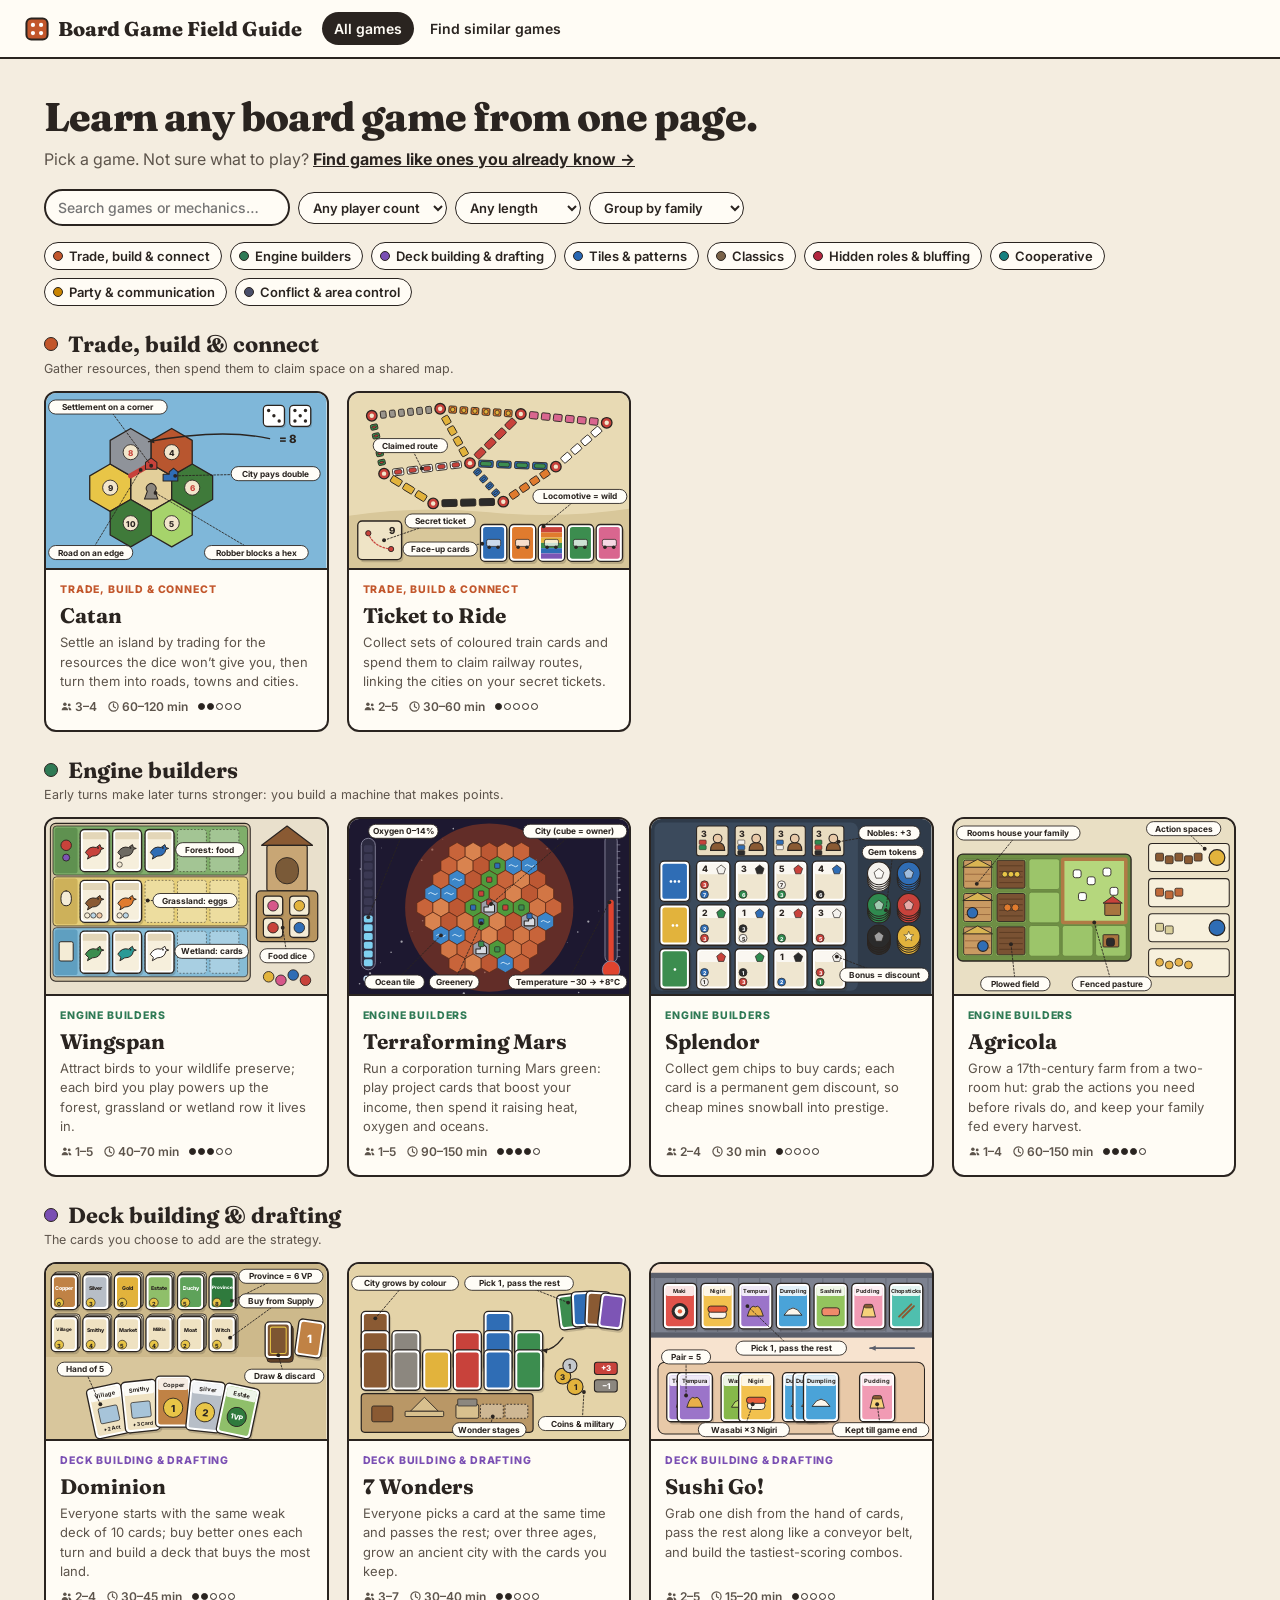
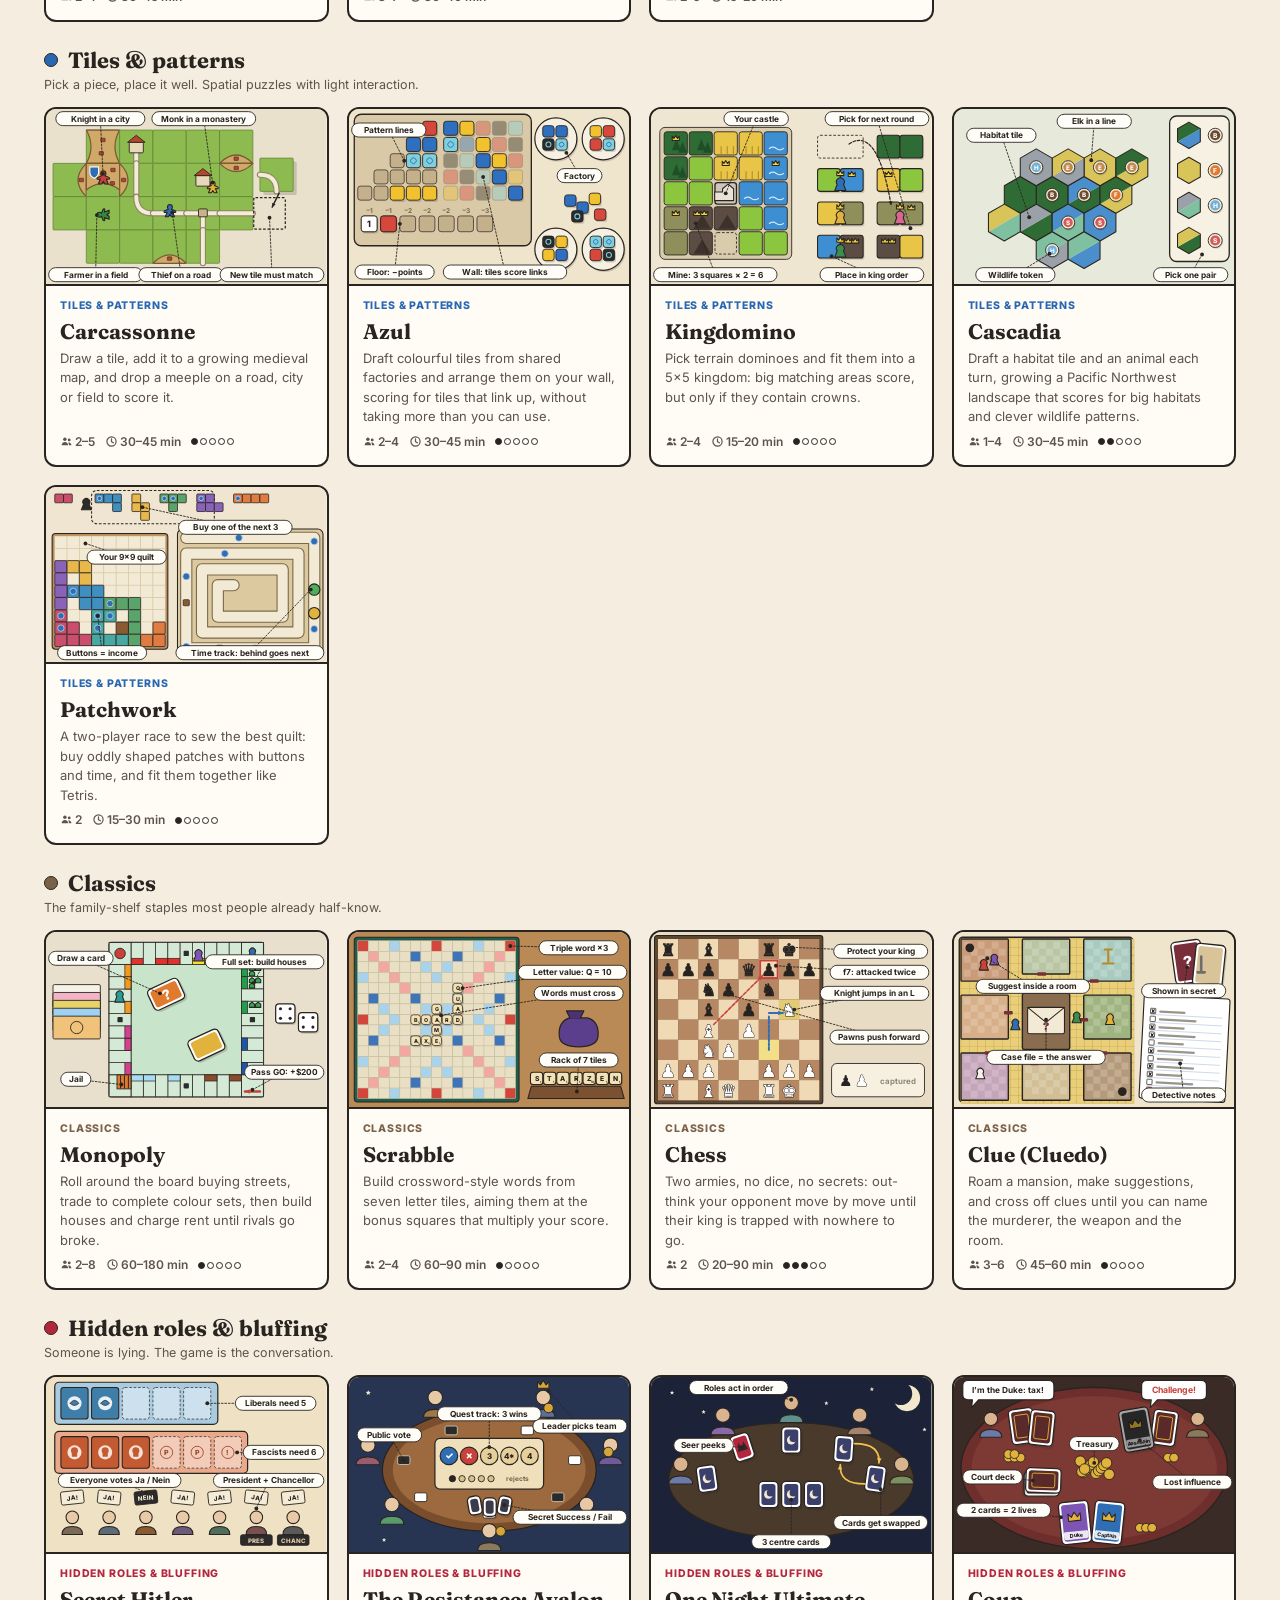
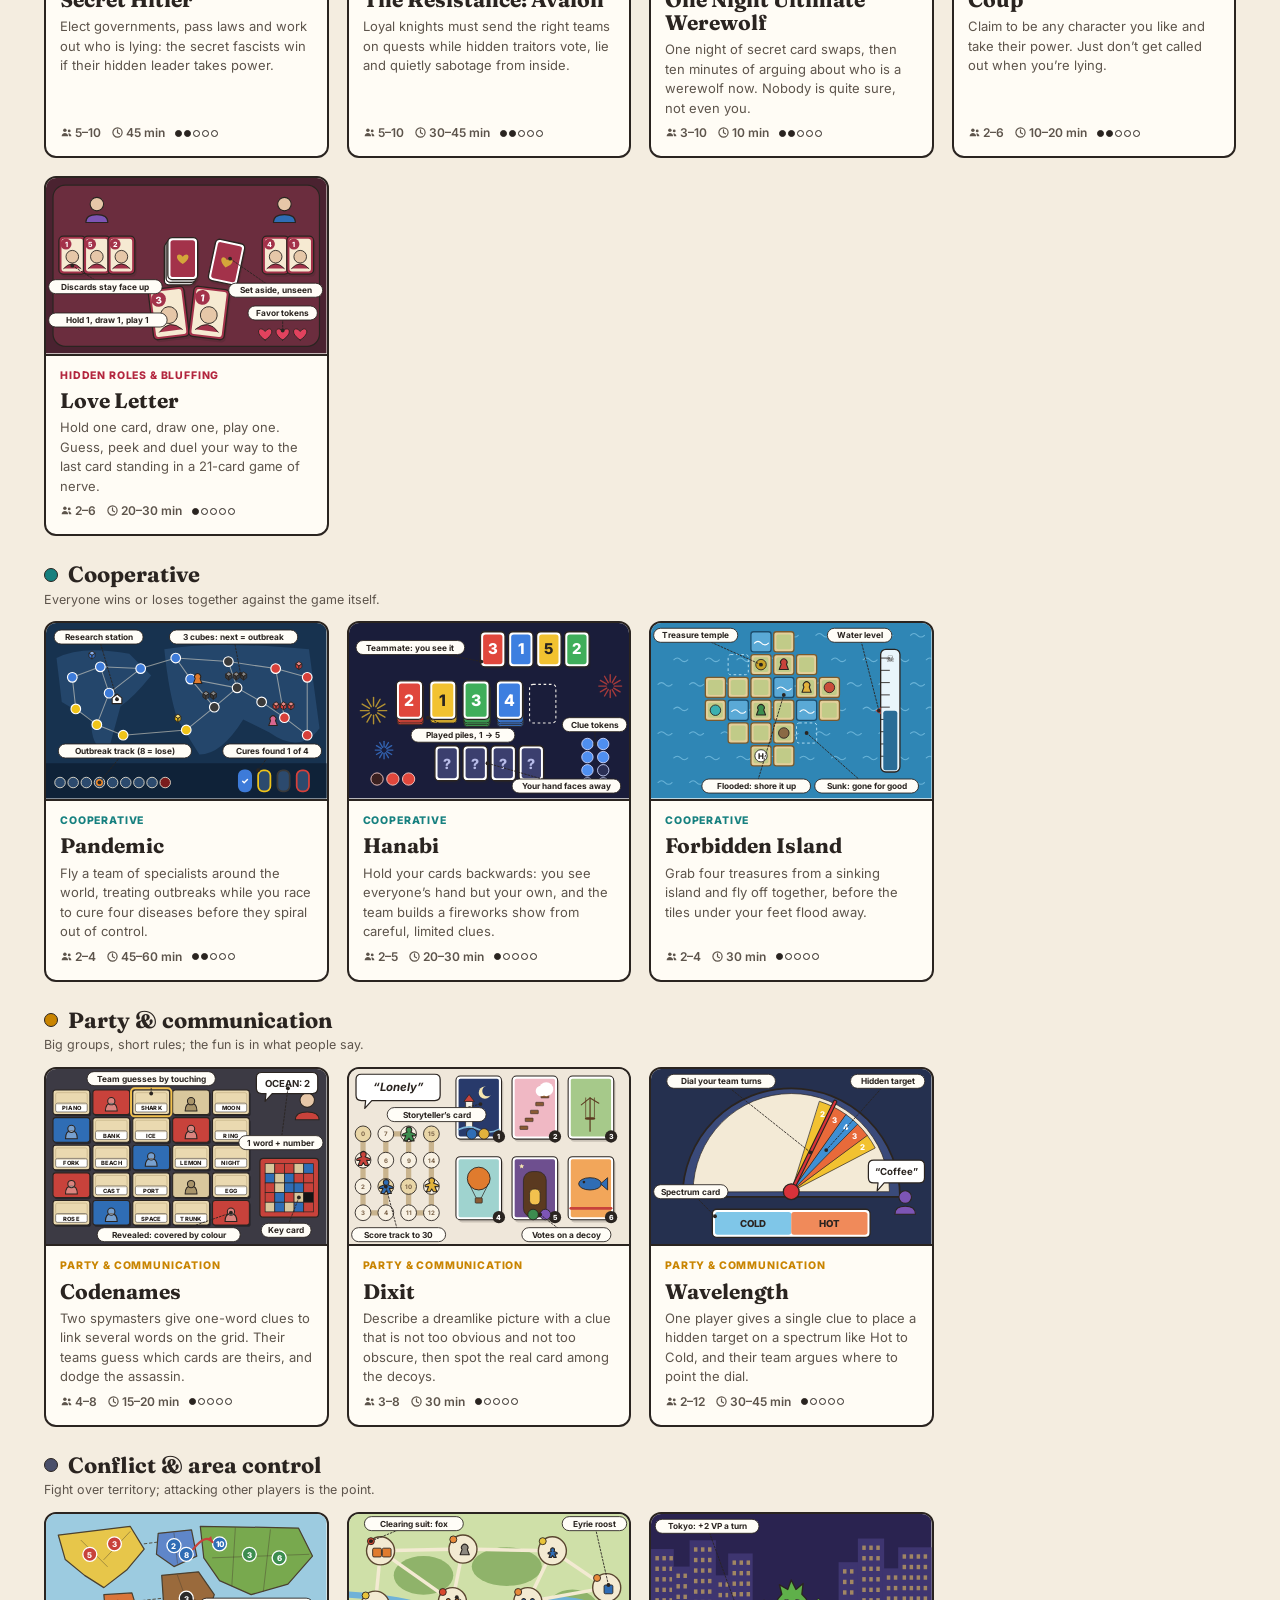
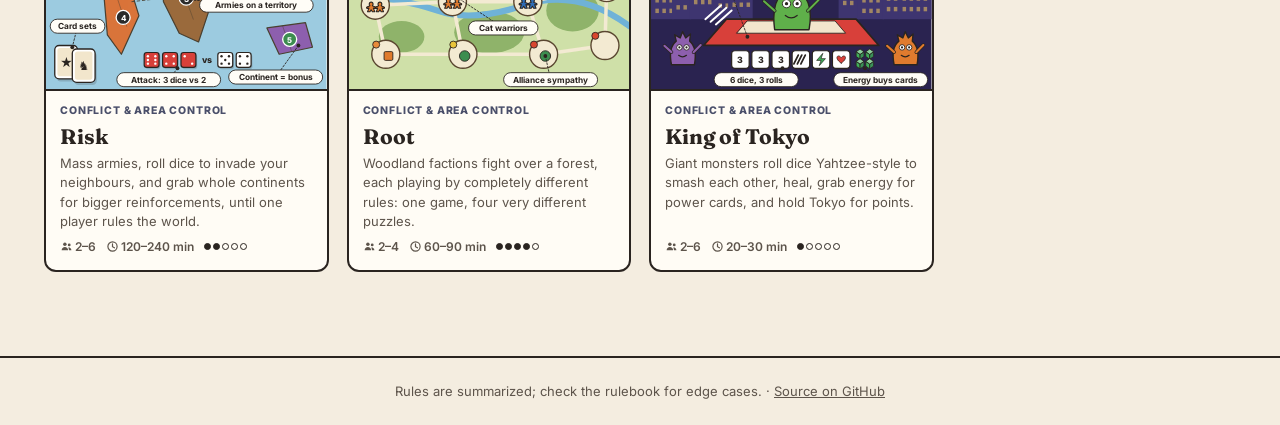
==== commit fea903e9: "Streamline the site: drop design explanations, lead with the games Home opens straight on search + g" ====
--- a/index.html
+++ b/index.html
@@ -4,7 +4,7 @@
 <meta charset="utf-8">
 <meta name="viewport" content="width=device-width, initial-scale=1">
 <title>Board Game Field Guide</title>
-<meta name="description" content="Learn any popular board game from one standardized, illustrated page, and explore how games relate on an interactive similarity map.">
+<meta name="description" content="Learn popular board games from one illustrated page each, and find games like the ones you know.">
 <link rel="preconnect" href="https://fonts.googleapis.com">
 <link rel="preconnect" href="https://fonts.gstatic.com" crossorigin>
 <link href="https://fonts.googleapis.com/css2?family=Fraunces:ital,opsz,wght@0,9..144,400..800;1,9..144,400..700&family=Inter:wght@400;500;600;700;800&display=swap" rel="stylesheet">
@@ -13,73 +13,10 @@
 <body data-page="home">
 <main class="wrap">
 
-  <section class="hero">
-    <div>
-      <h1>Learn any board game from <em>one page</em>.</h1>
-      <p class="lede">Every game here is explained with the same illustrated sheet, laid out in the order a good teacher explains things: the story, the goal, the clock, your turn, then the details. Learn the format once and you can read every game.</p>
-      <div class="cta">
-        <a class="btn primary" href="#games">Browse the games</a>
-        <a class="btn" href="game.html?g=catan">See an example: Catan</a>
-        <a class="btn" href="map.html">Explore the similarity map</a>
-      </div>
-    </div>
-    <div class="hero-art" id="hero-art"></div>
+  <section class="intro" id="games">
+    <h1>Learn any board game from one page.</h1>
+    <p>Pick a game. Not sure what to play? <a href="map.html">Find games like ones you already know →</a></p>
   </section>
-
-  <div class="section-h" id="learn">
-    <div>
-      <h2>How to learn a board game</h2>
-      <p>Rulebooks are written to be complete, and that makes them a poor way to learn. A complete rulebook lists components first and covers every edge case. A learner needs to know the purpose first. These eight questions, in this order, are what every sheet answers.</p>
-    </div>
-  </div>
-  <div class="method" id="method"></div>
-
-  <div class="principles" style="margin-top:22px">
-    <div class="principle"><h3>Purpose before procedure</h3><p>A rule you understand the reason for is a rule you remember. Learn how you win and how the game ends before you learn what to do on a turn.</p></div>
-    <div class="principle"><h3>Learn in layers</h3><p>The 30-second layer gets you playing. The 5-minute layer makes you competent. Save everything else for when it comes up. Every sheet has a toggle for this.</p></div>
-    <div class="principle"><h3>Show one turn, then play</h3><p>A single concrete turn, played face-up and narrated, teaches more than ten minutes of explanation. Every sheet includes one.</p></div>
-    <div class="principle"><h3>Find the key decision</h3><p>Every good game has one core dilemma. Once you see it, the rules stop looking arbitrary: they are what creates that tension.</p></div>
-    <div class="principle"><h3>Anchor to what you know</h3><p>“It’s like Catan, but with cards” is a huge shortcut. The similarity map shows which games share mechanisms, so you can learn new ones by analogy.</p></div>
-    <div class="principle"><h3>The first game is practice</h3><p>Play open-handed, let people take back moves, and don’t count the score too seriously. You are learning a system, not trying to win.</p></div>
-  </div>
-
-  <div class="section-h">
-    <div>
-      <h2>Anatomy of a sheet</h2>
-      <p>Same layout for every game. Numbered panels are the teaching order. The colours show which “learn in layers” setting reveals each panel.</p>
-    </div>
-  </div>
-  <div class="anatomy">
-    <div class="mini-sheet" aria-label="Diagram of the sheet layout">
-      <div class="hd">Name · one-line pitch · players · time · age · rules weight</div>
-      <div class="l1" style="grid-column:span 5;grid-row:span 2">1. What it is<br><span class="small">illustration of the table + the story + setup</span></div>
-      <div class="l1" style="grid-column:span 3">2. How you win</div>
-      <div class="l1" style="grid-column:span 4">3. How it ends<br><span class="small">+ where points come from</span></div>
-      <div class="l1" style="grid-column:span 7">4. Your turn<br><span class="small">sequence, choose-one, or simultaneous diagram</span></div>
-      <div class="l2" style="grid-column:span 7">5. How it flows<br><span class="small">collect → spend → score, + the key decision</span></div>
-      <div class="l2" style="grid-column:span 5">6. One turn, played out</div>
-      <div class="l2" style="grid-column:span 4">Quick reference</div>
-      <div class="l2" style="grid-column:span 4">Key terms</div>
-      <div class="l3" style="grid-column:span 4">7. Rules people miss</div>
-      <div class="l3" style="grid-column:span 4">8. First-game tips</div>
-      <div class="l3" style="grid-column:span 4">What it feels like</div>
-      <div class="l3" style="grid-column:span 4">If you like this, try</div>
-    </div>
-    <div class="legend-layers">
-      <div><i style="background:#fde9df"></i><span><b>30 seconds.</b> Enough to start playing: what it is, how to win, when it ends, what you do on a turn.</span></div>
-      <div><i style="background:#fff4d6"></i><span><b>5 minutes.</b> Enough to play well: the economy, the core dilemma, a worked example, and the lookup tables.</span></div>
-      <div><i style="background:#eef1f6"></i><span><b>Everything.</b> Exceptions, strategy, a six-axis profile of how the game feels, setup, and similar games.</span></div>
-      <div><i style="background:#fff"></i><span><b>Teaching it?</b> Under every sheet is a read-aloud teach script generated from the same panels. Each sheet prints on one landscape page.</span></div>
-      <div><i style="background:#2a2420"></i><span><b>Turn diagrams have three shapes.</b> A chain means do every step in order. A fork means choose one. Stacked steps mean everyone acts at once. Recognizing the shape is half the battle.</span></div>
-    </div>
-  </div>
-
-  <div class="section-h" id="games">
-    <div>
-      <h2>The games</h2>
-      <p id="games-sub">Grouped by family. Filter by what you have tonight.</p>
-    </div>
-  </div>
   <div class="filters">
     <input type="search" id="q" placeholder="Search games or mechanics…" aria-label="Search">
     <select id="np" aria-label="Number of players"><option value="">Any player count</option></select>
@@ -95,31 +32,11 @@
 <script src="js/art.js"></script>
 <script src="js/sheet.js"></script>
 <script>
-const METHOD = [
-  ['Story', 'What are we pretending to be?', 'A theme makes the rules intuitive: robbers steal, trains need tracks.', 'Panel 1'],
-  ['Goal', 'How do I win?', 'Points, a race, a team objective, or survival? Everything else serves this.', 'Panel 2'],
-  ['Clock', 'When does it end?', 'The end trigger tells you how much time you have and when to switch from building to scoring.', 'Panel 3'],
-  ['Turn', 'What can I do?', 'Do everything in order, choose one action, or act all at once? The shape matters.', 'Panel 4'],
-  ['Engine', 'How do I get stronger?', 'What you collect, what you turn it into, and how that becomes points.', 'Panel 5'],
-  ['Dilemma', 'What is the interesting choice?', 'The tension the rules exist to create. Find it and strategy follows.', 'Panel 5'],
-  ['Example', 'Show me one turn.', 'Concrete names and numbers make abstract rules click.', 'Panel 6'],
-  ['Exceptions', 'What will trip me up?', 'The few rules everyone forgets. Learn them last, ideally as they come up.', 'Panel 7'],
-];
-document.getElementById('method').innerHTML = METHOD.map(([k, q, p, w], i) =>
-  `<div class="step"><div class="k"><b>${i + 1}</b>${k}</div><div class="q">${q}</div><p>${p}</p><div class="where">→ ${w} on every sheet</div></div>`).join('');
-
 const ICON_P = '<svg viewBox="0 0 24 24" class="ico"><circle cx="9" cy="8" r="3.2"/><path d="M3 19c0-3.5 2.7-6 6-6s6 2.5 6 6z"/><circle cx="17" cy="9" r="2.6"/><path d="M15.5 13.3c3 .1 5.5 2.4 5.5 5.7h-4.4"/></svg>';
 const ICON_T = '<svg viewBox="0 0 24 24" class="ico"><circle cx="12" cy="12" r="8.5" fill="none" stroke="currentColor" stroke-width="2.2"/><path d="M12 7v5.5l3.5 2" fill="none" stroke="currentColor" stroke-width="2.2" stroke-linecap="round"/></svg>';
 const rng = r => r[0] === r[1] ? r[0] : r[0] + '–' + r[1];
 
 loadGames().then(games => {
-  // Hero: a 2x2 of illustrations.
-  const pick = ['catan', 'wingspan', 'ticket-to-ride', 'secret-hitler'].map(id => GAME_BY_ID[id]).filter(Boolean);
-  const ha = document.getElementById('hero-art');
-  if (pick.length >= 4) ha.innerHTML = `<svg viewBox="0 0 644 404">${pick.map((g, i) => `<g transform="translate(${2 + (i % 2) * 322} ${2 + Math.floor(i / 2) * 202})"><svg width="320" height="200" viewBox="0 0 320 200">${g.art(A)}</svg></g>`).join('')}<line x1="322" y1="0" x2="322" y2="404" stroke="#2a2420" stroke-width="3"/><line x1="0" y1="202" x2="644" y2="202" stroke="#2a2420" stroke-width="3"/></svg>`;
-  else if (pick.length) ha.innerHTML = `<svg viewBox="0 0 320 200">${pick[0].art(A)}</svg>`;
-
-  document.getElementById('games-sub').textContent = `${games.length} games across ${Object.keys(FAMILIES).length} families. Filter by what you have tonight.`;
   const np = document.getElementById('np');
   for (let n = 1; n <= 10; n++) np.insertAdjacentHTML('beforeend', `<option value="${n}">${n} player${n > 1 ? 's' : ''}</option>`);
 
--- a/css/style.css
+++ b/css/style.css
@@ -185,6 +185,9 @@
 }
 @media (max-width: 640px) {
   .wrap { padding: 16px; }
+  .game-nav { width: 100%; }
+  .game-nav select { flex: 1; max-width: none; min-width: 0; }
+  .game-nav button.btn { display: none; }
   .sheet-head { grid-template-columns: 1fr; padding: 16px; gap: 10px; }
   .sheet-head h1 { font-size: 36px; }
   .pitch { font-size: 17px; }
@@ -211,42 +214,16 @@
 }
 
 /* ---------- Home ---------- */
-.hero { display: grid; grid-template-columns: 1.15fr 1fr; gap: 32px; align-items: center; padding: 24px 0 8px; }
-.hero h1 { font-size: 52px; font-weight: 800; letter-spacing: -0.02em; }
-.hero h1 em { color: #c2562b; font-style: italic; }
-.hero p.lede { font-size: 19px; color: var(--ink-2); max-width: 560px; margin: 14px 0 20px; }
-.hero-art { border: 2.5px solid var(--ink); border-radius: 14px; box-shadow: 6px 6px 0 var(--ink); overflow: hidden; background: var(--card); line-height: 0; }
-.hero-art svg { width: 100%; height: auto; }
-.cta { display: flex; gap: 10px; flex-wrap: wrap; }
+.intro { padding: 12px 0 18px; }
+.intro h1 { font-size: 40px; font-weight: 800; letter-spacing: -0.02em; }
+.intro p { margin: 8px 0 0; font-size: 16px; color: var(--ink-2); }
+.intro a { font-weight: 700; color: var(--ink); }
+@media (max-width: 640px) { .intro h1 { font-size: 30px; } }
 .btn.primary { background: var(--ink); color: var(--card); }
 .btn.primary:hover { background: #4a4038; }
 
-.section-h { display: flex; justify-content: space-between; align-items: end; gap: 12px; margin: 48px 0 16px; flex-wrap: wrap; }
-.section-h h2 { font-size: 32px; font-weight: 800; }
-.section-h p { margin: 4px 0 0; color: var(--ink-2); max-width: 680px; }
-
-.method { display: grid; grid-template-columns: repeat(4, minmax(0, 1fr)); gap: 14px; counter-reset: m; }
-.step { background: var(--card); border: 2px solid var(--ink); border-radius: 12px; padding: 16px; position: relative; }
-.step .q { font-family: var(--serif); font-weight: 800; font-size: 19px; line-height: 1.2; margin: 6px 0 6px; }
-.step .k { font: 800 11px var(--sans); text-transform: uppercase; letter-spacing: .08em; color: var(--ink-3); display: flex; align-items: center; gap: 8px; }
-.step .k b { display: inline-grid; place-items: center; width: 24px; height: 24px; border-radius: 50%; background: var(--ink); color: var(--card); font-size: 12px; }
-.step p { margin: 0; font-size: 14px; color: var(--ink-2); }
-.step .where { margin-top: 8px; font-size: 12px; font-weight: 700; color: var(--ink); }
-.principles { display: grid; grid-template-columns: repeat(3, minmax(0, 1fr)); gap: 14px; margin-top: 14px; }
-.principle { border-left: 5px solid var(--ink); padding: 4px 0 4px 14px; }
-.principle h3 { font-size: 18px; margin-bottom: 4px; }
-.principle p { margin: 0; font-size: 14px; color: var(--ink-2); }
-
-.anatomy { display: grid; grid-template-columns: 1.3fr 1fr; gap: 24px; align-items: start; }
-.mini-sheet { background: var(--card); border: 2px solid var(--ink); border-radius: 12px; padding: 12px; display: grid; grid-template-columns: repeat(12, 1fr); gap: 6px; font-size: 12px; font-weight: 700; }
-.mini-sheet div { border: 1.5px solid var(--ink); border-radius: 6px; padding: 8px; min-height: 44px; background: #fff; }
-.mini-sheet .hd { grid-column: span 12; background: #c2562b; color: #fff; }
-.mini-sheet .l1 { background: #fde9df; }
-.mini-sheet .l2 { background: #fff4d6; }
-.mini-sheet .l3 { background: #eef1f6; }
-.legend-layers { display: grid; gap: 10px; }
-.legend-layers div { display: grid; grid-template-columns: 20px 1fr; gap: 10px; align-items: start; font-size: 14px; }
-.legend-layers i { width: 20px; height: 20px; border: 1.5px solid var(--ink); border-radius: 4px; margin-top: 2px; }
+
+
 
 .filters { display: flex; flex-wrap: wrap; gap: 8px; margin-bottom: 16px; align-items: center; }
 .filters input[type=search] { font: 500 14px var(--sans); padding: 8px 12px; border: 2px solid var(--ink); border-radius: 999px; background: var(--card); min-width: 220px; color: var(--ink); }
@@ -270,15 +247,6 @@
 
 .site-foot { margin-top: 60px; padding: 24px; border-top: 2px solid var(--ink); text-align: center; font-size: 13px; color: var(--ink-2); }
 
-@media (max-width: 900px) {
-  .hero, .anatomy { grid-template-columns: 1fr; }
-  .hero h1 { font-size: 38px; }
-  .method { grid-template-columns: repeat(2, minmax(0, 1fr)); }
-  .principles { grid-template-columns: 1fr; }
-}
-@media (max-width: 520px) {
-  .method { grid-template-columns: 1fr; }
-}
 
 /* ---------- Map ---------- */
 .map-page { display: grid; grid-template-columns: 1fr 340px; height: calc(100vh - 59px); }
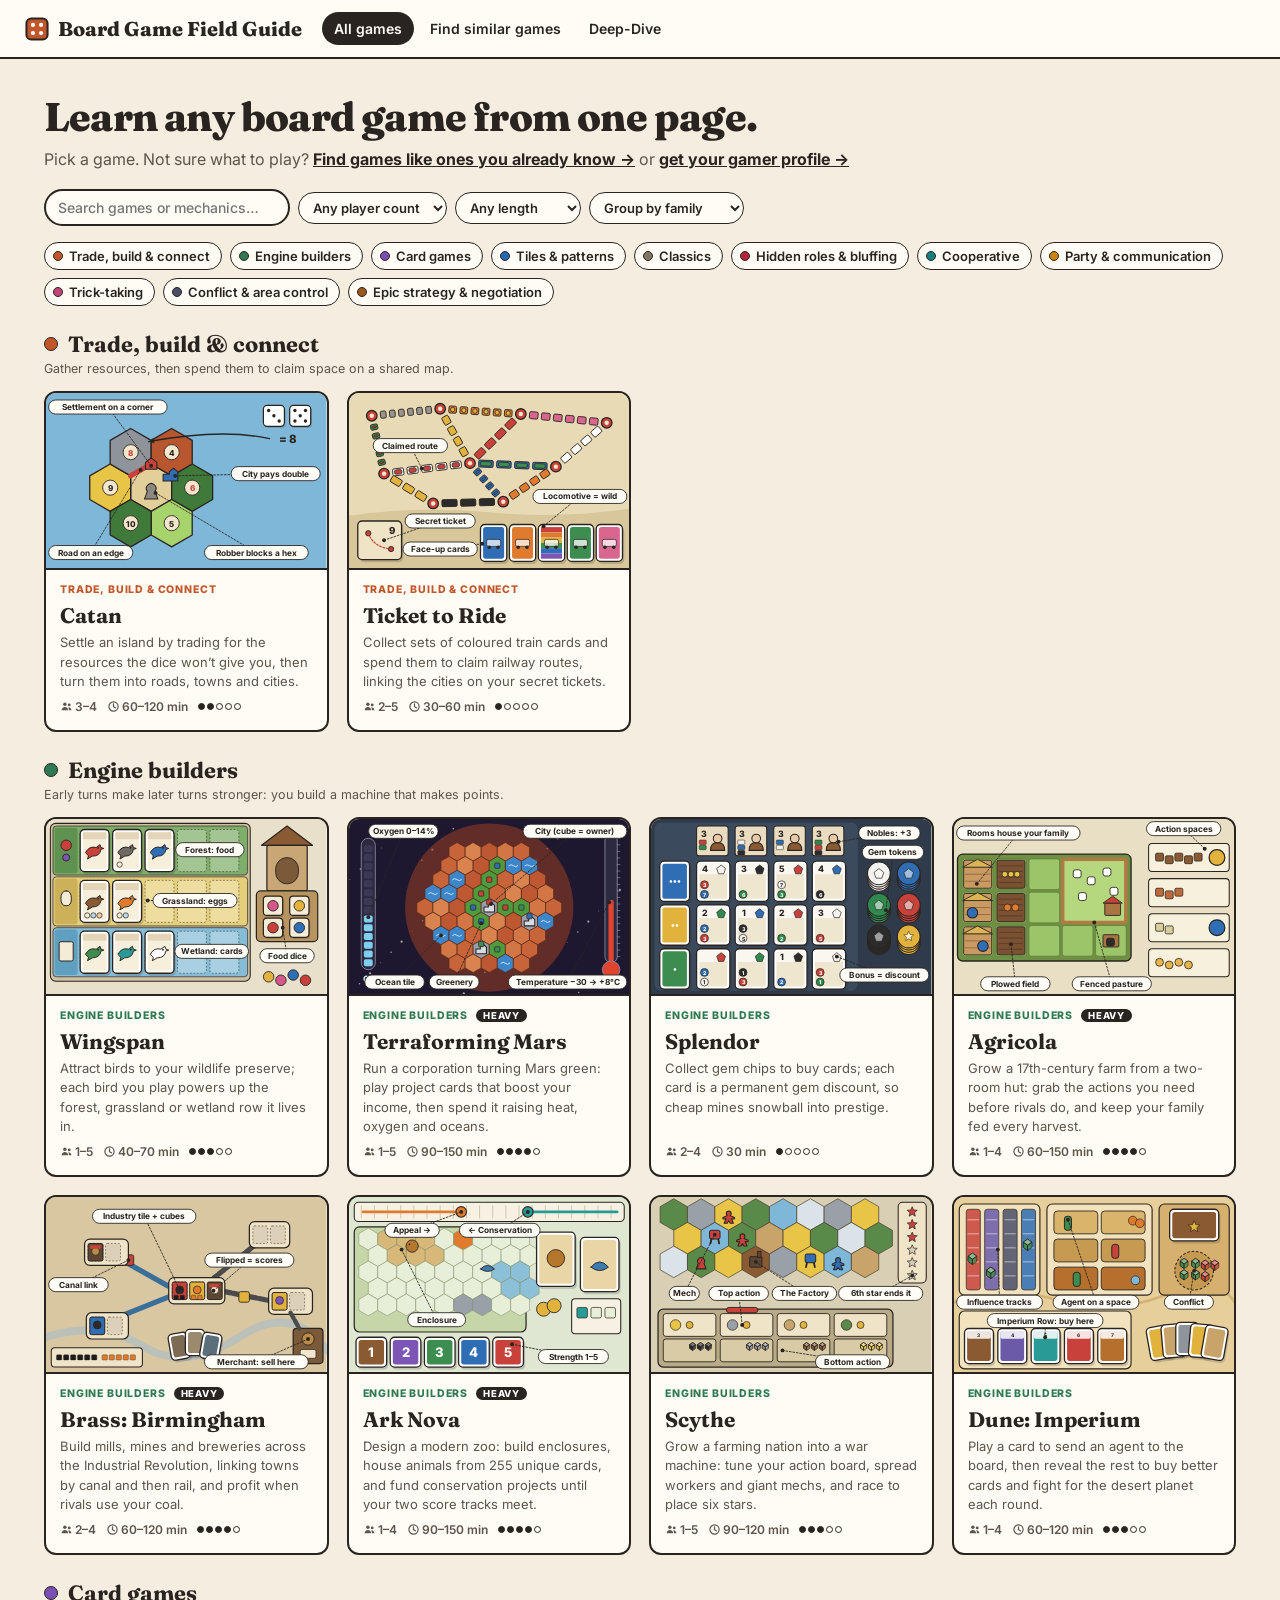
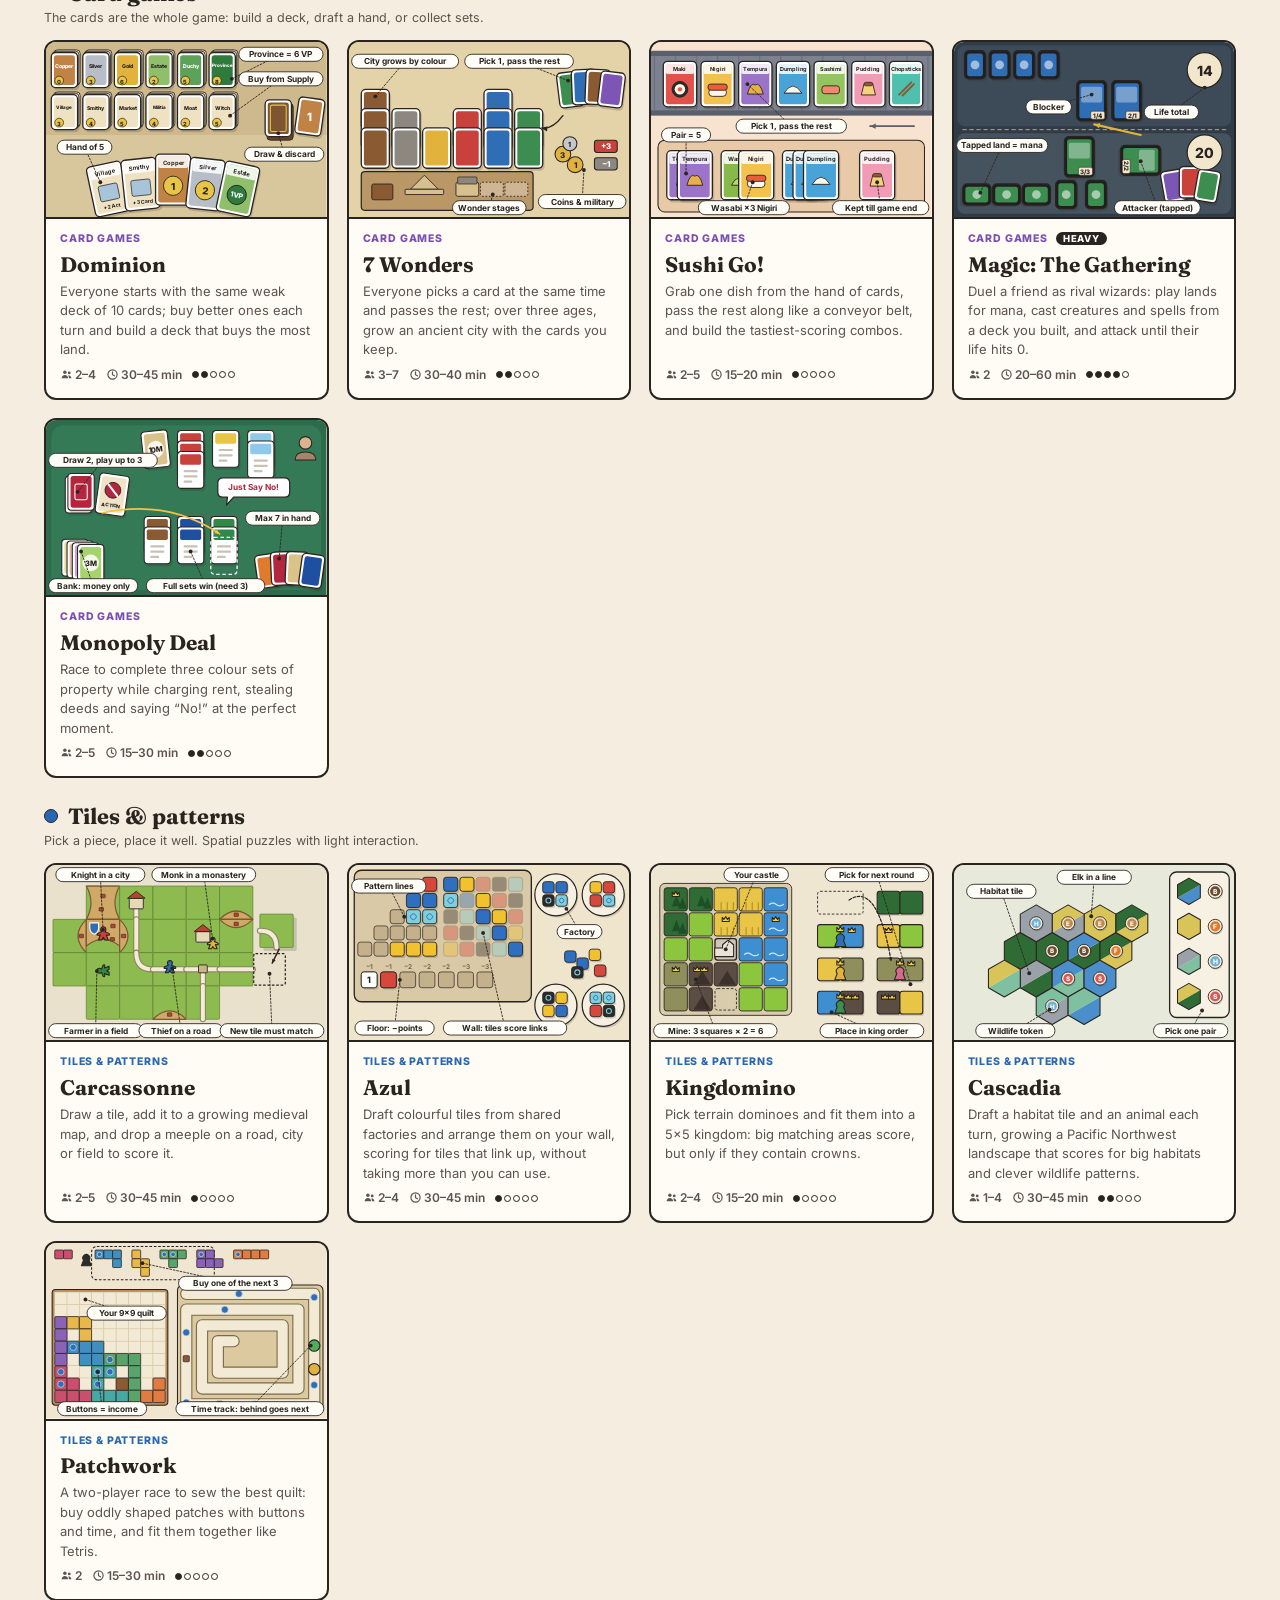
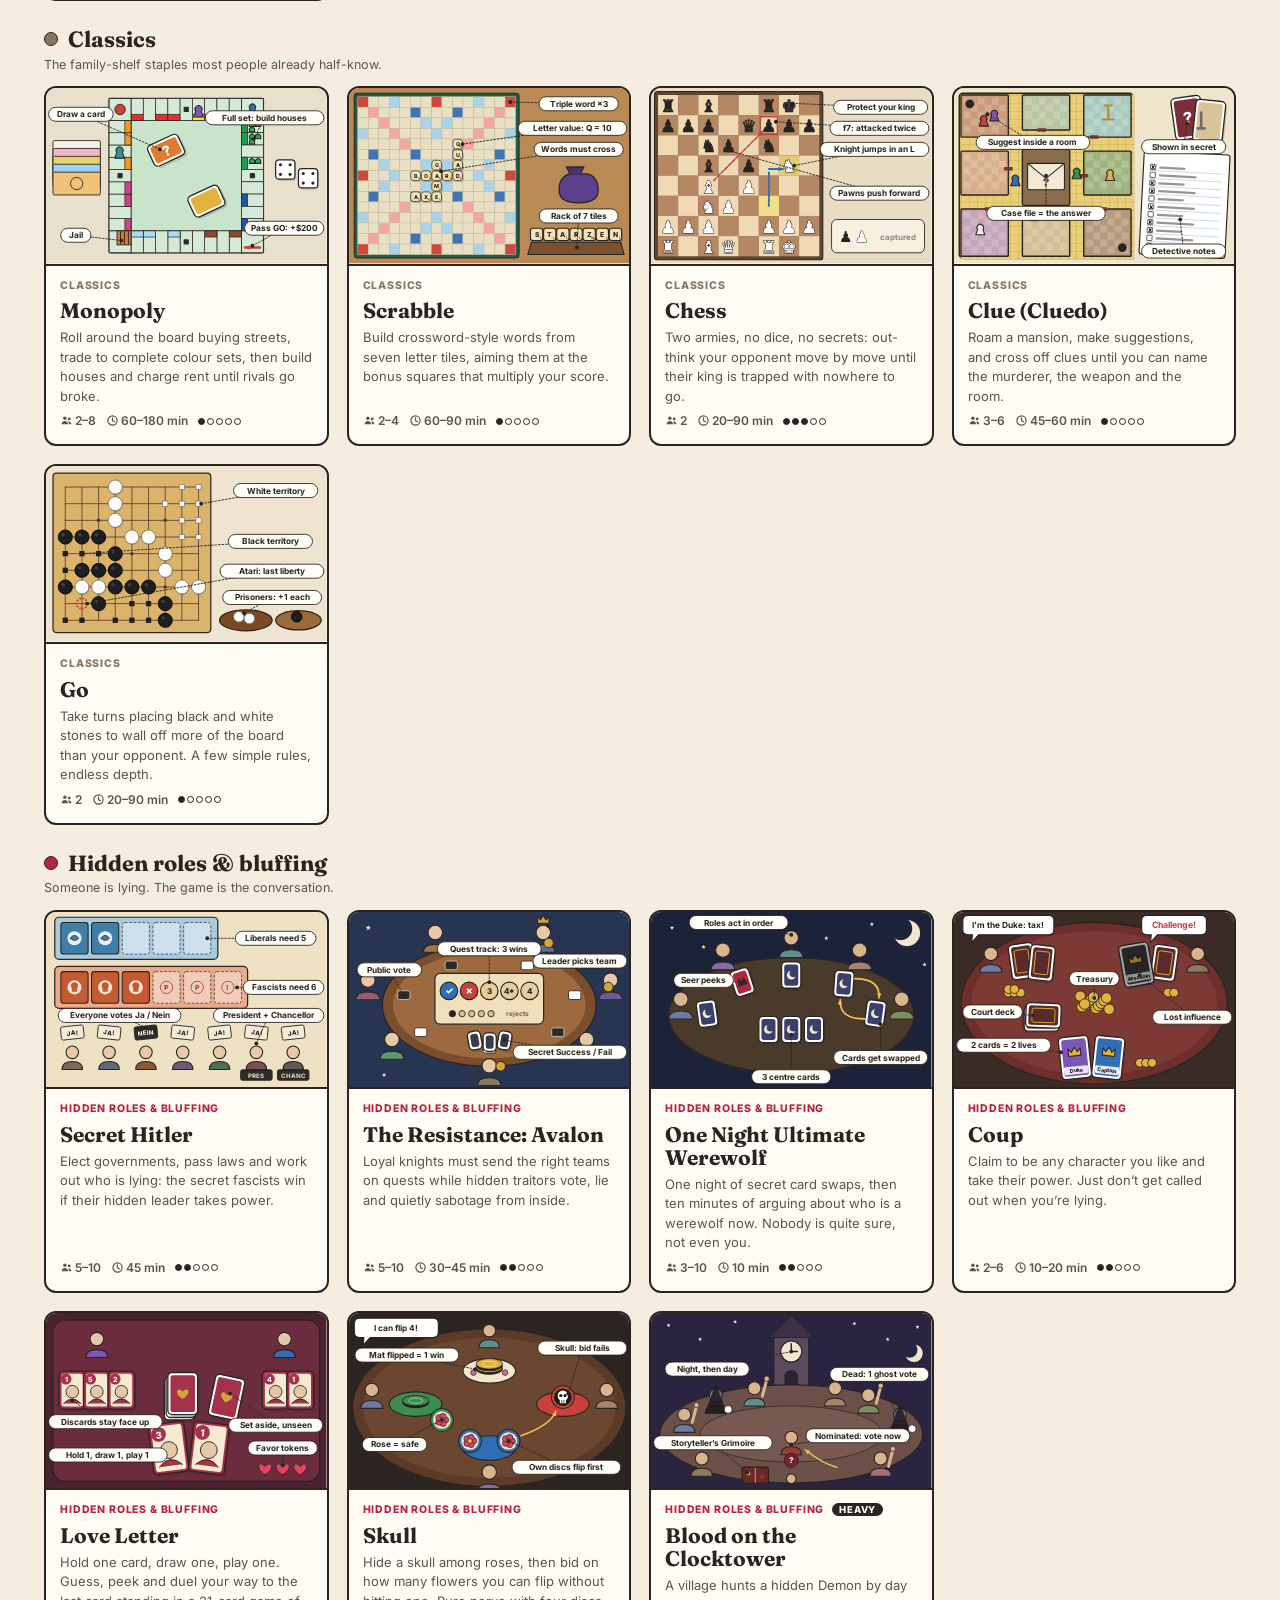
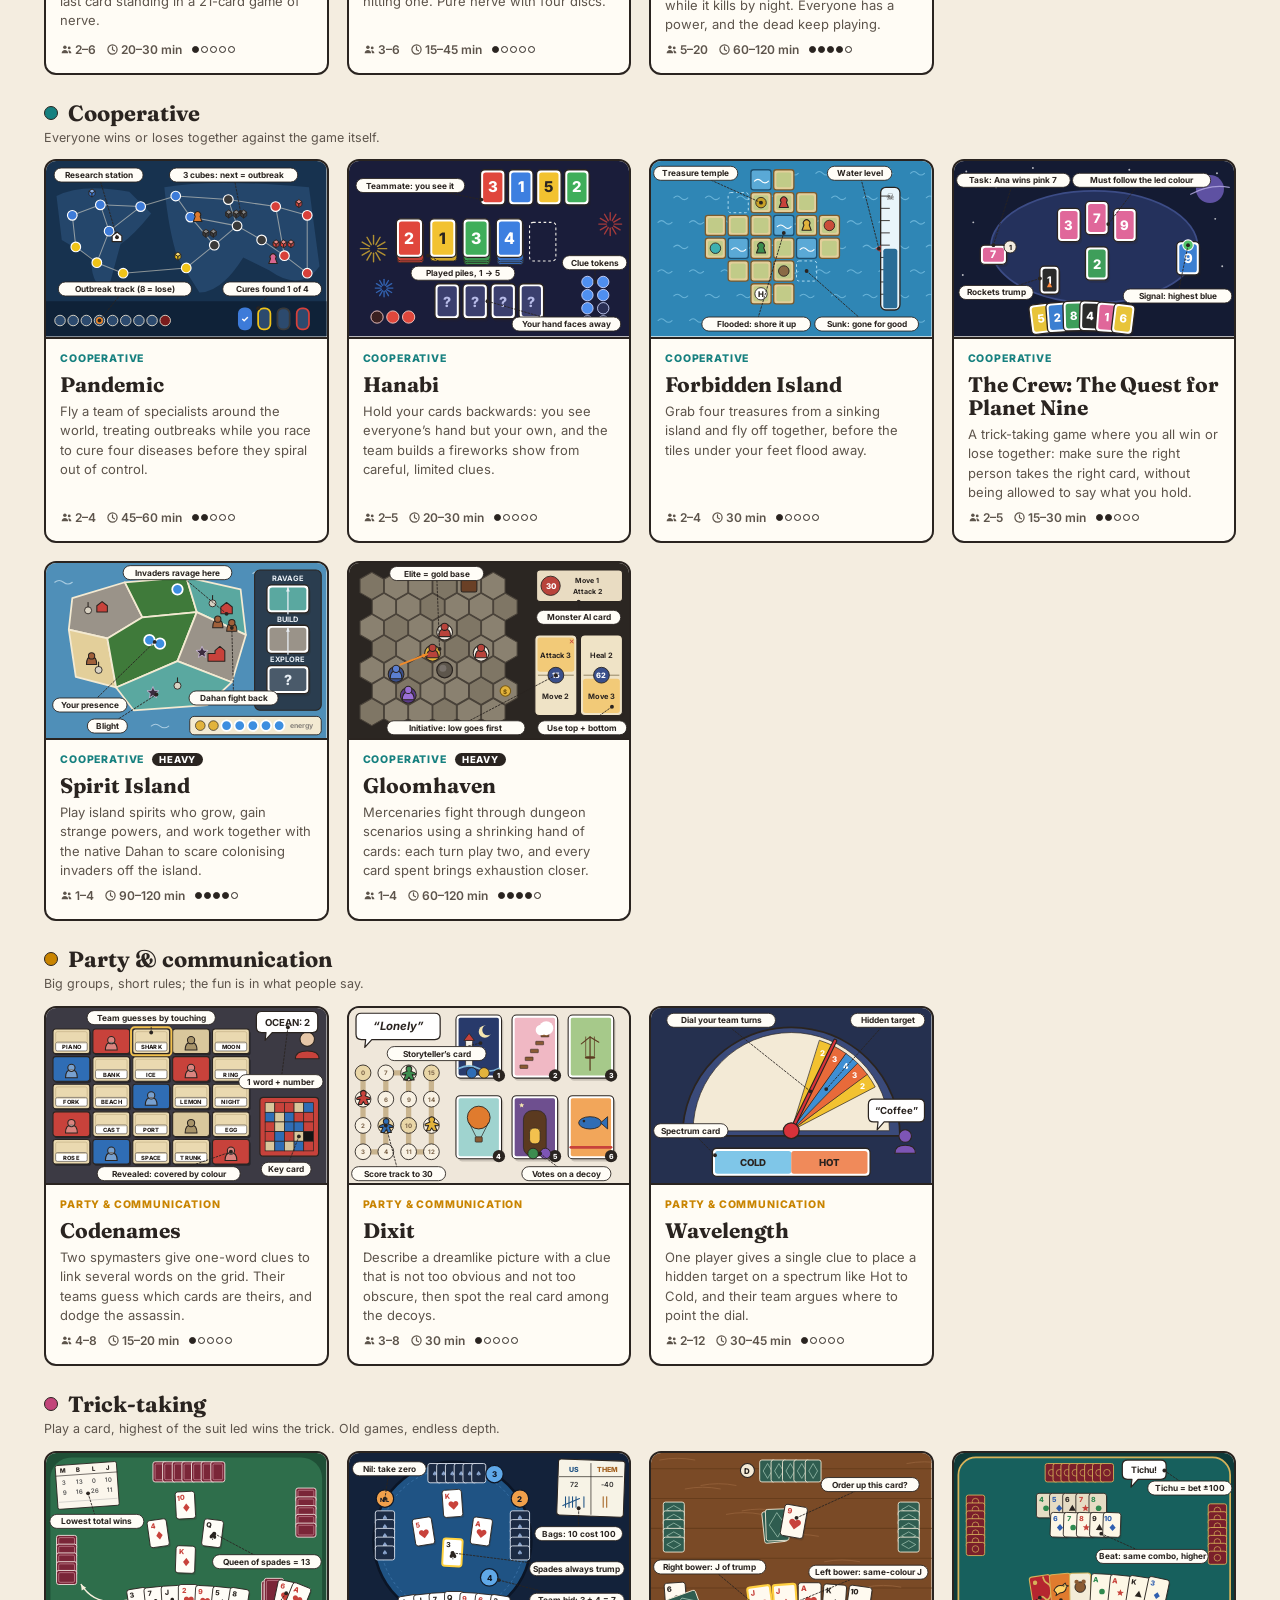
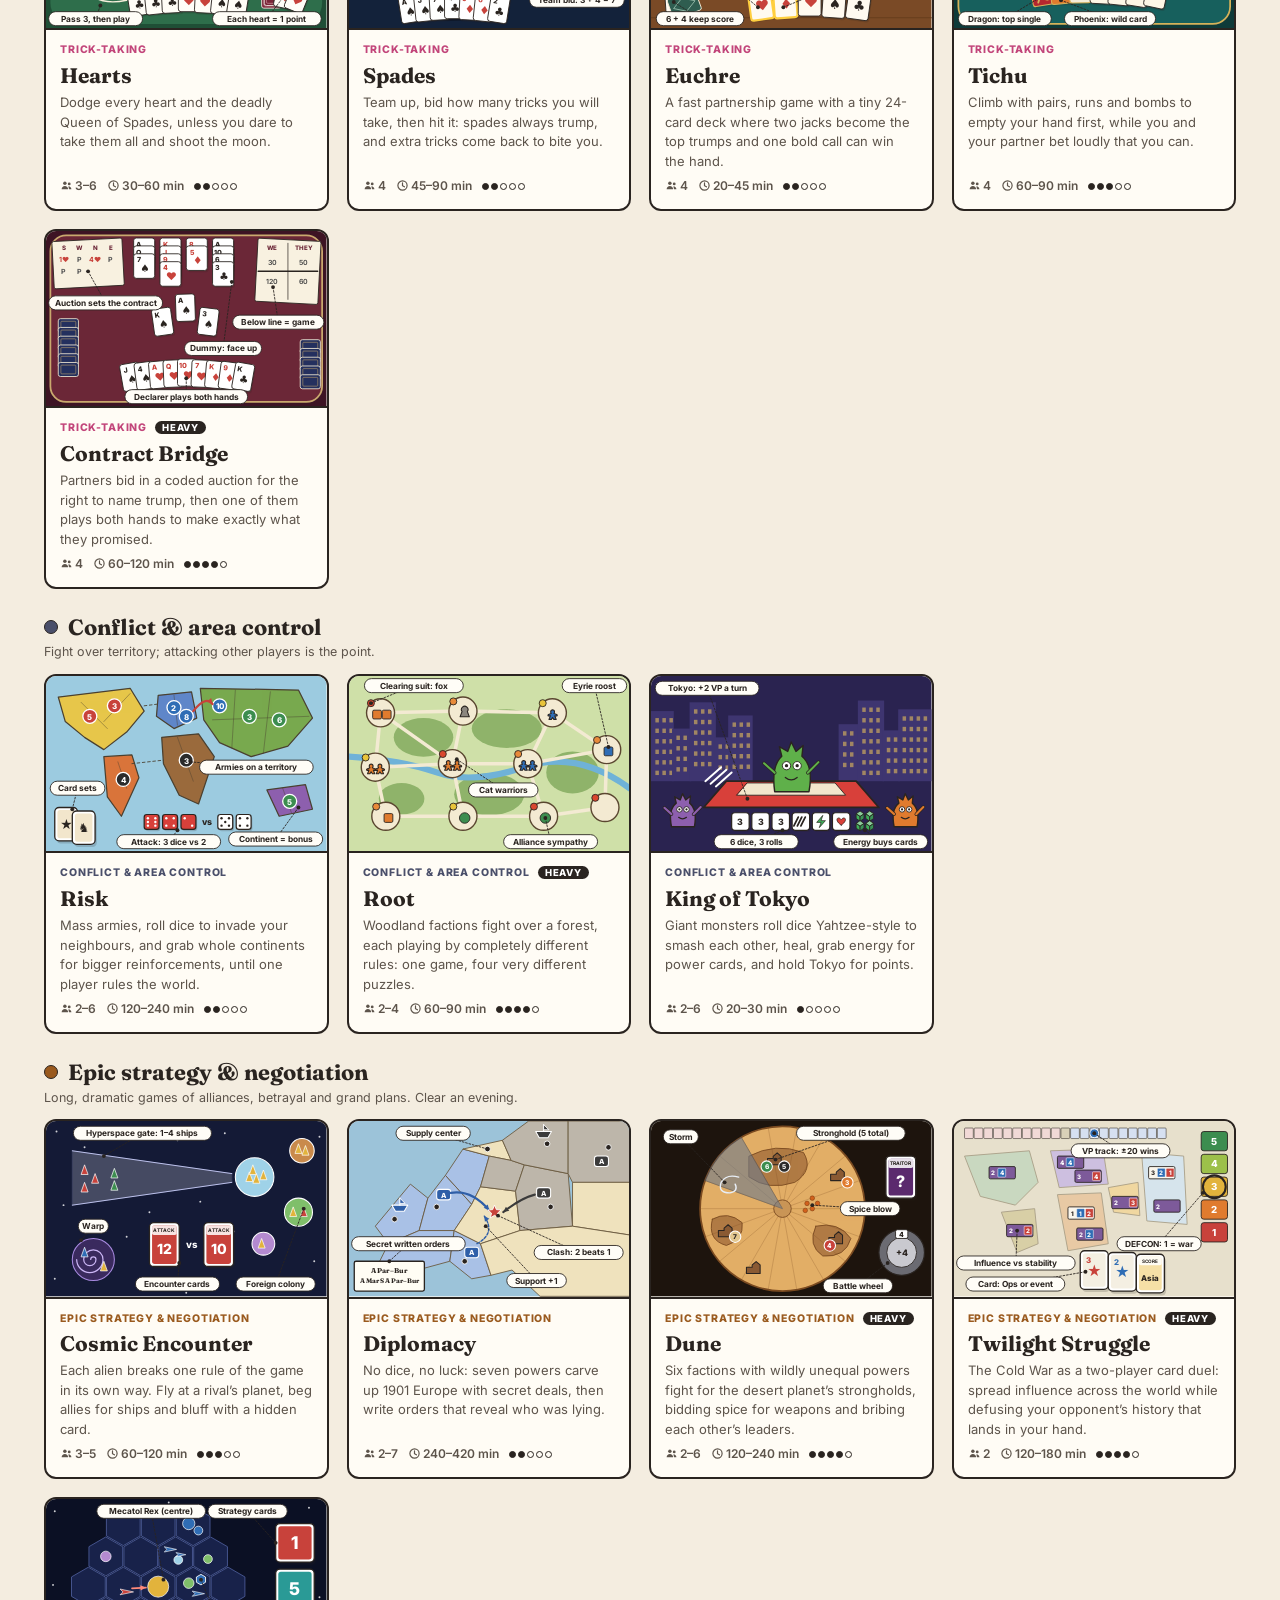
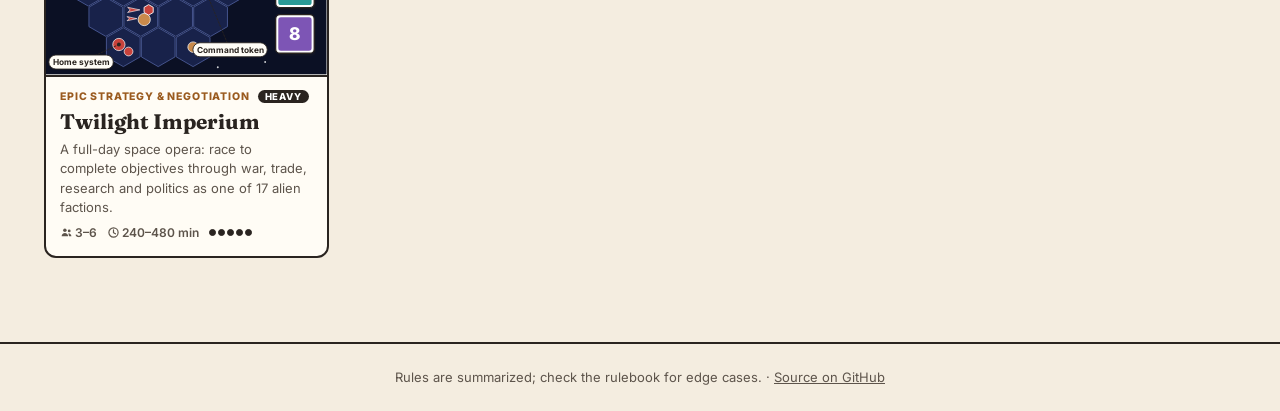
==== commit 63ef0b94: "54 games, animated turn walkthroughs, 'I already know' bridges, deep-dive - 22 new games: The Crew, " ====
--- a/index.html
+++ b/index.html
@@ -15,7 +15,7 @@
 
   <section class="intro" id="games">
     <h1>Learn any board game from one page.</h1>
-    <p>Pick a game. Not sure what to play? <a href="map.html">Find games like ones you already know →</a></p>
+    <p>Pick a game. Not sure what to play? <a href="map.html">Find games like ones you already know →</a> or <a href="deepdive.html">get your gamer profile →</a></p>
   </section>
   <div class="filters">
     <input type="search" id="q" placeholder="Search games or mechanics…" aria-label="Search">
@@ -52,7 +52,7 @@
     const f = FAMILIES[g.family];
     return `<a class="gcard" href="game.html?g=${g.id}" style="--fam:${f.color}">
       <div class="thumb"><svg viewBox="0 0 320 200" role="img" aria-label="${esc(g.name)} illustration">${g.art(A)}</svg></div>
-      <div class="body"><div class="fam">${f.label}</div><h3>${esc(g.name)}</h3><p>${md(g.pitch)}</p>
+      <div class="body"><div class="fam">${f.label}${g.profile.complexity >= 4 ? '<span class="heavy-tag">Heavy</span>' : ''}</div><h3>${esc(g.name)}</h3><p>${md(g.pitch)}</p>
       <div class="stats"><span>${ICON_P}${rng(g.players)}</span><span>${ICON_T}${rng(g.time)} min</span><span class="dots" title="Rules weight">${[1,2,3,4,5].map(i => `<i class="${i <= Math.round(g.profile.complexity) ? 'on' : ''}"></i>`).join('')}</span></div></div></a>`;
   };
 
--- a/css/style.css
+++ b/css/style.css
@@ -66,24 +66,22 @@
 .panel p:last-child { margin-bottom: 0; }
 
 .p-art     { grid-column: span 5; grid-row: span 2; }
-.p-goal    { grid-column: span 3; }
-.p-end     { grid-column: span 4; }
-.p-turn    { grid-column: span 7; }
+.p-goal    { grid-column: span 7; }
+.p-end     { grid-column: span 7; }
+.p-turn    { grid-column: span 12; }
 .p-flow    { grid-column: span 7; }
-.p-example { grid-column: span 5; }
+.p-tension { grid-column: span 5; }
+.p-setup   { grid-column: span 4; }
 .p-ref     { grid-column: span 4; }
 .p-terms   { grid-column: span 4; }
 .p-gotchas { grid-column: span 4; }
 .p-tips    { grid-column: span 4; }
 .p-profile { grid-column: span 4; }
-.p-similar { grid-column: span 4; }
-.sheet.no-ref .p-profile, .sheet.no-ref .p-similar { grid-column: span 6; }
+.p-similar { grid-column: span 12; }
+.sheet.no-ref .p-setup, .sheet.no-ref .p-terms { grid-column: span 6; }
 
 .art { margin: 0 0 10px; border: 1.5px solid var(--ink); border-radius: 8px; overflow: hidden; line-height: 0; background: #fff; }
 .art svg { width: 100%; height: auto; display: block; }
-.art-setup { margin-top: 14px; padding-top: 12px; border-top: 1.5px dashed var(--ink-3); }
-.art-setup h3 { font-size: 15px; margin-bottom: 8px; }
-.p-art .setup { grid-template-columns: 1fr; gap: 6px; }
 .theme { font-family: var(--serif); font-style: italic; font-size: 16px; color: var(--ink-2); }
 
 .goal-big { font-family: var(--serif); font-size: 34px; font-weight: 800; color: var(--accent); line-height: 1.05; margin-bottom: 8px; }
@@ -138,7 +136,7 @@
 .warn li, .tips li { padding-left: 26px; position: relative; }
 .warn li::before { content: '!'; position: absolute; left: 0; top: 1px; width: 18px; height: 18px; border-radius: 4px; background: #d6453b; color: #fff; font-weight: 800; font-size: 12px; display: grid; place-items: center; transform: rotate(45deg) scale(.82); }
 .tips li::before { content: '★'; position: absolute; left: 1px; top: -1px; color: var(--accent); font-size: 15px; }
-.setup { counter-reset: s; grid-template-columns: repeat(3, 1fr); gap: 12px; }
+.setup { counter-reset: s; }
 .setup li { counter-increment: s; padding-top: 2px; }
 .setup li::before { content: counter(s); display: inline-grid; place-items: center; width: 20px; height: 20px; border-radius: 50%; border: 1.5px solid var(--ink); font-weight: 800; font-size: 11px; margin-right: 6px; }
 
@@ -155,33 +153,91 @@
 .pbars .pl { font-weight: 700; }
 .pbars .ph { grid-column: 1 / -1; padding-left: 80px; color: var(--ink-3); font-size: 11px; line-height: 1.2; }
 .pbars .ph:empty { display: none; }
-.similar { list-style: none; margin: 0; padding: 0; display: grid; gap: 6px; }
+.similar { list-style: none; margin: 0; padding: 0; display: grid; gap: 8px; grid-template-columns: repeat(auto-fill, minmax(230px, 1fr)); }
+.similar li, .similar a { height: 100%; }
 .similar a { display: block; text-decoration: none; border: 1.5px solid var(--ink); border-left: 6px solid var(--fam); border-radius: 7px; padding: 5px 10px; }
 .similar a:hover { background: var(--soft); }
 .similar b { display: block; font-size: 14px; }
-.similar span { font-size: 11.5px; color: var(--ink-2); }
+.similar span { font-size: 12px; color: var(--ink-2); display: block; margin-top: 2px; line-height: 1.35; }
 
 .sheet-foot { display: flex; justify-content: space-between; gap: 12px; align-items: center; padding: 10px 18px 14px; flex-wrap: wrap; }
 .mech { display: inline-block; font-size: 11px; font-weight: 600; border: 1px solid var(--ink-3); color: var(--ink-2); border-radius: 999px; padding: 1px 8px; margin: 2px 4px 2px 0; }
 .foot-brand { font-family: var(--serif); font-style: italic; color: var(--ink-3); font-size: 12px; }
 
-/* Teach script */
-.teach { margin-top: 28px; background: var(--card); border: 2px solid var(--ink); border-radius: 14px; padding: 20px 24px; }
-.teach h2 { font-size: 22px; margin-bottom: 4px; }
-.script { margin: 14px 0 0; padding: 0; list-style: none; display: grid; gap: 10px; counter-reset: sc; }
+/* Teach script + extended details (collapsible, below the sheet) */
+details.teach, details.extended { margin-top: 22px; background: var(--card); border: 2px solid var(--ink); border-radius: 14px; padding: 0 22px; }
+details.teach > summary, details.extended > summary { cursor: pointer; font: 700 19px var(--serif); padding: 16px 0; list-style-position: inside; }
+details.extended > summary span { font: 500 13px var(--sans); color: var(--ink-3); margin-left: 8px; }
+details[open] { padding-bottom: 20px; }
+.script { margin: 0; padding: 0; list-style: none; display: grid; gap: 10px; }
 .script > li { display: grid; grid-template-columns: 110px 1fr; gap: 14px; font-size: 15px; font-family: var(--serif); }
 .script .cue { font: 800 11px var(--sans); text-transform: uppercase; letter-spacing: .08em; color: var(--ink-2); padding-top: 4px; }
 .script ul { margin: 6px 0 0; padding-left: 18px; font-family: var(--sans); font-size: 14px; }
-
-/* Layers */
-.lv1 [data-level="2"], .lv1 [data-level="3"], .lv2 [data-level="3"] { display: none !important; }
-.lv1 .p-art { grid-row: span 1; }
-.lv1 .p-turn { grid-column: span 7; }
+.ext-grid { display: grid; grid-template-columns: repeat(2, minmax(0, 1fr)); gap: 16px 28px; }
+.ext-grid h3 { font-size: 16px; margin-bottom: 6px; }
+.ext-grid p, .ext-grid ul { font-size: 14px; margin: 0; }
+.ext-grid ul { padding-left: 18px; display: grid; gap: 4px; }
+
+/* Heavy badge */
+.heavy-badge { display: inline-block; margin-left: 6px; font-size: 11px; font-weight: 800; text-transform: uppercase; letter-spacing: .08em; background: var(--ink); color: #fff; border: 1.5px solid rgba(255,255,255,.7); padding: 3px 10px; border-radius: 999px; }
+
+/* Turn panel: steps + animated walkthrough */
+.turn-wrap { display: grid; grid-template-columns: minmax(0, 5fr) minmax(0, 7fr); gap: 22px; align-items: start; }
+.turn-wrap.solo { grid-template-columns: minmax(0, 7fr) minmax(0, 5fr); }
+.example-inline h3 { font-size: 15px; margin-bottom: 6px; }
+.turn li .verb { transition: transform .25s, box-shadow .25s; }
+.turn li.now .verb { transform: translateX(4px); box-shadow: 0 0 0 3px #ffcf3f; }
+.turn li.now .what { font-weight: 600; }
+.walk { border: 1.5px solid var(--ink); border-radius: 10px; overflow: hidden; background: #fff; }
+.walk-stage { line-height: 0; border-bottom: 1.5px solid var(--ink); }
+.walk-svg { width: 100%; height: auto; display: block; }
+.walk-cap { padding: 10px 14px 4px; min-height: 58px; font-size: 14.5px; }
+.walk-ctl { display: flex; align-items: center; gap: 6px; padding: 6px 12px 10px; }
+.walk-btn { font: 700 15px var(--sans); width: 30px; height: 30px; border-radius: 50%; border: 1.5px solid var(--ink); background: var(--card); cursor: pointer; color: var(--ink); padding: 0; }
+.walk-btn:hover { background: var(--soft); }
+.walk-dots { display: flex; gap: 5px; margin-left: 6px; flex-wrap: wrap; }
+.walk-dots button { width: 9px; height: 9px; border-radius: 50%; border: 1.3px solid var(--ink); background: #fff; padding: 0; cursor: pointer; }
+.walk-dots button.on { background: var(--accent); }
+.walk-svg .walk-move { transition: transform .75s cubic-bezier(.25, .8, .25, 1); }
+.walk-svg .walk-enter { animation: walk-pop .55s cubic-bezier(.3, 1.4, .5, 1) both; transform-box: fill-box; transform-origin: center; }
+.walk-svg .walk-exit { animation: walk-fade .5s ease both; }
+.walk-svg .walk-glow { animation: walk-pulse 1.3s ease-in-out infinite; transform-box: fill-box; transform-origin: center; }
+@keyframes walk-pop { from { opacity: 0; transform: scale(.4); } }
+@keyframes walk-fade { to { opacity: 0; } }
+@keyframes walk-pulse { 50% { opacity: .35; transform: scale(1.12); } }
+@media (prefers-reduced-motion: reduce) { .walk-svg * { animation: none !important; transition: none !important; } }
+
+.tension-big { font-family: var(--serif); font-size: 18px; line-height: 1.4; }
+
+/* "I already know …" bar + bridge panel */
+.know-bar { display: flex; flex-wrap: wrap; align-items: center; gap: 8px; padding: 12px 18px 0; }
+.know-lbl { font-size: 13px; font-weight: 600; color: var(--ink-2); margin-right: 4px; }
+.know-pill { font: 700 13px var(--sans); border: 1.5px solid var(--ink); border-left: 6px solid var(--fam); background: #fff; border-radius: 999px; padding: 5px 12px; cursor: pointer; color: var(--ink); }
+.know-pill:hover { background: var(--soft); }
+.know-pill.on { background: var(--ink); color: #fff; }
+.know-pill.on::before { content: '✓ '; }
+.bridge { margin: 12px 18px 0; border: 2px solid var(--ink); border-radius: 10px; background: color-mix(in srgb, var(--accent) 8%, #fff); padding: 14px 16px; }
+.bridge h2 { font-size: 19px; line-height: 1.3; margin-bottom: 12px; }
+.bridge-from { display: block; font: 800 11px var(--sans); text-transform: uppercase; letter-spacing: .08em; color: var(--accent); margin-bottom: 4px; }
+.bridge-grid { display: grid; grid-template-columns: minmax(0, 2fr) minmax(0, 3fr); gap: 18px; }
+.bridge h3 { font-size: 13px; text-transform: uppercase; letter-spacing: .06em; font-family: var(--sans); font-weight: 800; color: var(--ink-2); margin: 0 0 6px; }
+.bridge ul { margin: 0 0 12px; padding: 0; list-style: none; display: grid; gap: 5px; font-size: 13.5px; }
+.bridge .same li { padding-left: 22px; position: relative; }
+.bridge .same li::before { content: '✓'; position: absolute; left: 2px; color: #2f7a55; font-weight: 800; }
+.bridge .rename li { display: flex; gap: 8px; align-items: center; flex-wrap: wrap; }
+.bridge .rename .old { text-decoration: line-through; color: var(--ink-3); }
+.bridge .rename .new { font-weight: 700; }
+.bridge-diff { width: 100%; border-collapse: collapse; font-size: 13px; background: #fff; border: 1.5px solid var(--ink); border-radius: 8px; overflow: hidden; }
+.bridge-diff th, .bridge-diff td { text-align: left; padding: 6px 8px; vertical-align: top; border-top: 1px solid var(--soft); }
+.bridge-diff thead th { background: var(--ink); color: #fff; font-size: 12px; border: 0; }
+.bridge-diff tbody th { font-size: 12px; white-space: nowrap; }
+.bridge-diff td:last-child { font-weight: 600; }
 
 /* ---------- Responsive ---------- */
 @media (max-width: 980px) {
   .sheet-grid > .panel { grid-column: span 6 !important; grid-row: auto !important; }
-  .sheet-grid > .p-art, .sheet-grid > .p-turn, .sheet-grid > .p-flow, .sheet-grid > .p-setup { grid-column: span 12 !important; }
+  .sheet-grid > .p-art, .sheet-grid > .p-turn, .sheet-grid > .p-flow, .sheet-grid > .p-similar { grid-column: span 12 !important; }
+  .turn-wrap, .turn-wrap.solo, .bridge-grid, .ext-grid { grid-template-columns: 1fr; }
 }
 @media (max-width: 640px) {
   .wrap { padding: 16px; }
@@ -198,7 +254,6 @@
   .turn-sequence li + li::after, .turn-round li + li::after, .turn-simultaneous li + li::after { left: 16px; }
   .flow { flex-direction: column; }
   .flow-arrow { transform: rotate(90deg); }
-  .setup { grid-template-columns: 1fr; }
   .script > li { grid-template-columns: 1fr; gap: 2px; }
   .profile { grid-template-columns: 130px 1fr; }
 }
@@ -207,10 +262,9 @@
 @media print {
   @page { size: letter landscape; margin: 0.25in; }
   body { background: #fff; font-size: 11px; -webkit-print-color-adjust: exact; print-color-adjust: exact; }
-  .topbar, .sheet-controls, .teach, .site-foot { display: none !important; }
+  .topbar, .sheet-controls, .teach, .site-foot, .know-bar, .walk-ctl { display: none !important; }
   .wrap { padding: 0; max-width: none; }
   .sheet { box-shadow: none; border-width: 1.5px; zoom: 0.62; }
-  .lv1 [data-level], .lv2 [data-level] { display: block !important; }
 }
 
 /* ---------- Home ---------- */
@@ -240,6 +294,7 @@
 .gcard .body { padding: 12px 14px 14px; display: flex; flex-direction: column; gap: 6px; flex: 1; }
 .gcard .fam { font-size: 10.5px; font-weight: 800; text-transform: uppercase; letter-spacing: .08em; color: var(--fam); }
 .gcard h3 { font-size: 21px; }
+.heavy-tag { margin-left: 8px; background: var(--ink); color: #fff; border-radius: 999px; padding: 1px 7px; font-size: 9.5px; letter-spacing: .08em; }
 .gcard p { margin: 0; font-size: 13px; color: var(--ink-2); flex: 1; }
 .gcard .stats { display: flex; gap: 10px; font-size: 12px; font-weight: 600; color: var(--ink-2); flex-wrap: wrap; align-items: center; }
 .gcard .stats .ico { width: 13px; height: 13px; vertical-align: -2px; margin-right: 2px; }
@@ -266,6 +321,10 @@
 .node circle.dot { stroke: var(--ink); stroke-width: 2; cursor: pointer; }
 .node text { font: 700 13px var(--sans); fill: var(--ink); paint-order: stroke; stroke: var(--paper); stroke-width: 4px; stroke-linejoin: round; pointer-events: none; }
 .node.dim, .link.dim, .hull.dim { opacity: .12; }
+.node circle.heavy-ring { fill: none; stroke: var(--ink); stroke-width: 2.5; stroke-dasharray: 3 2.5; pointer-events: none; }
+.node text.heavy { font-weight: 800; }
+.legend-heavy { display: flex; align-items: center; gap: 7px; padding: 4px 4px 2px; margin-top: 3px; border-top: 1px solid var(--soft); }
+.legend-heavy .ring { width: 13px; height: 13px; border-radius: 50%; border: 2px dashed var(--ink); }
 .node.sel circle.dot { stroke-width: 4; }
 .link { stroke: var(--ink); stroke-opacity: .22; }
 .link.hot { stroke-opacity: .85; stroke: var(--ink); }
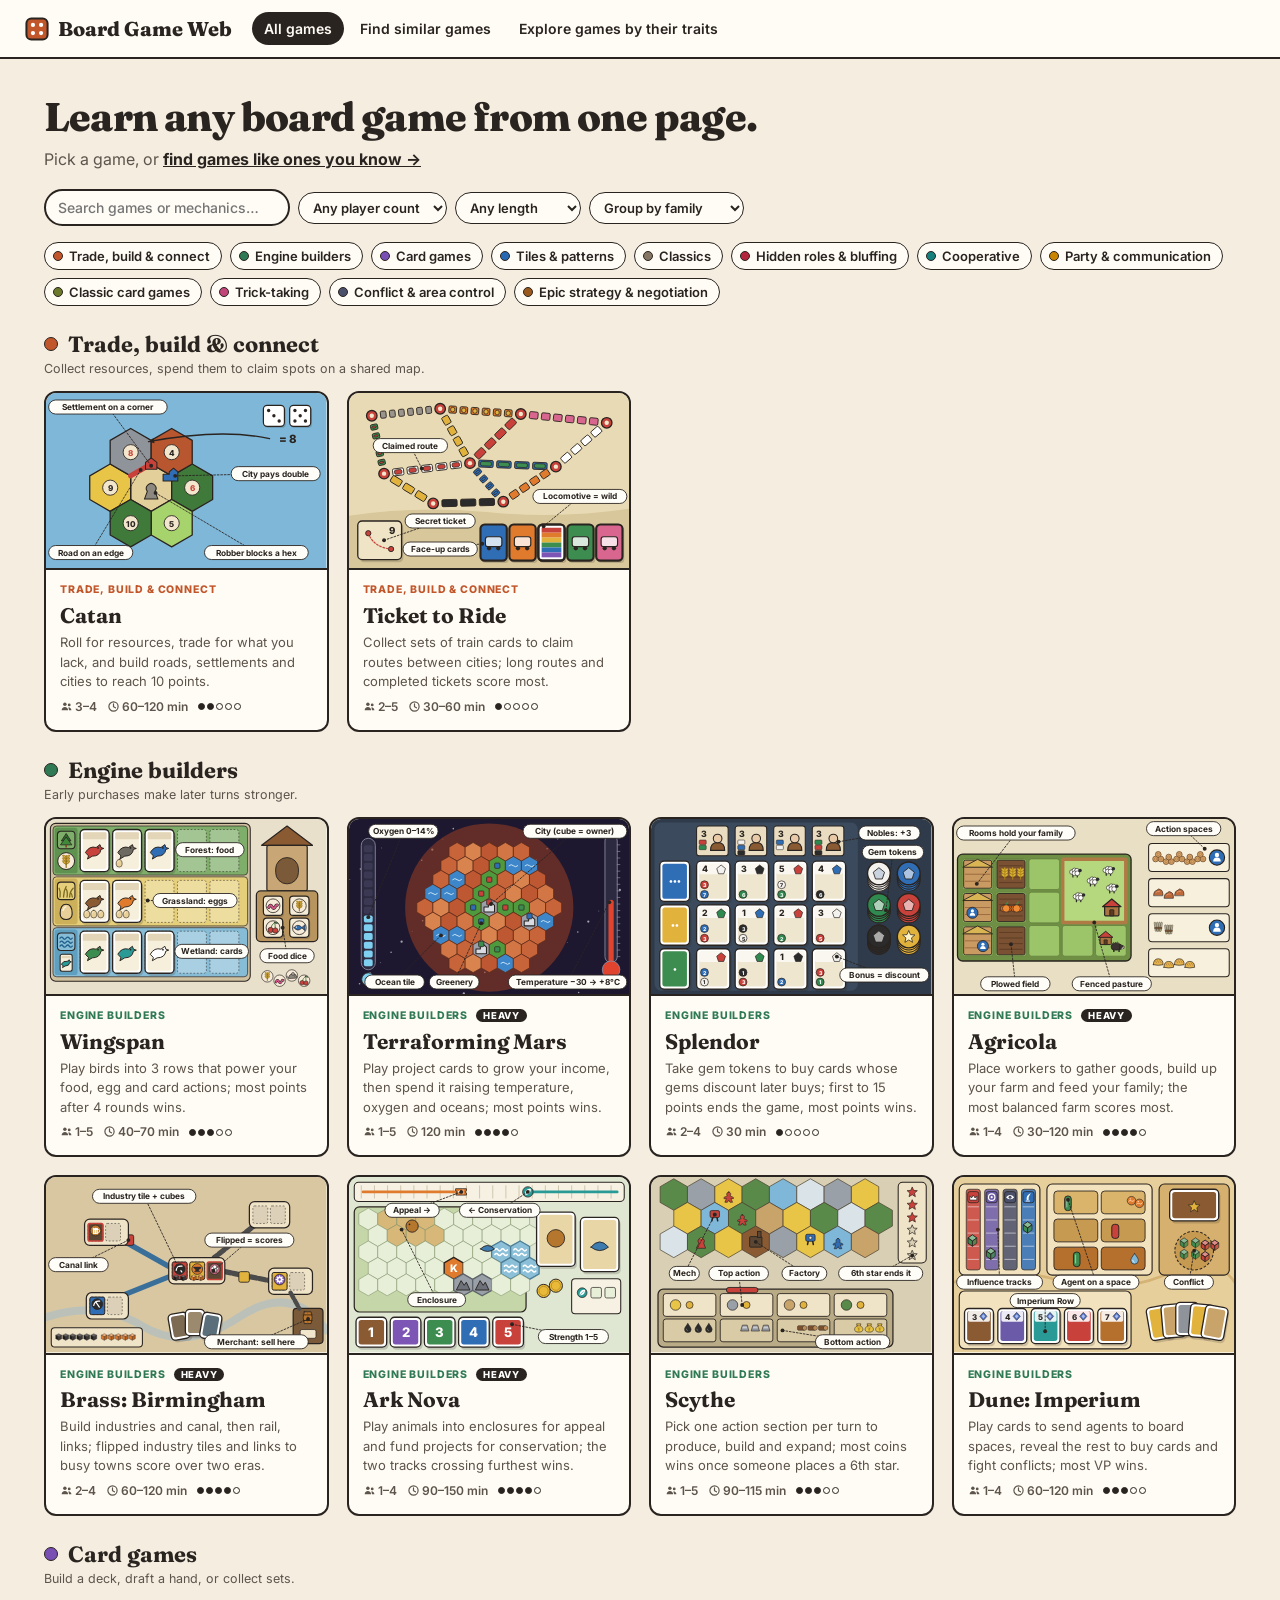
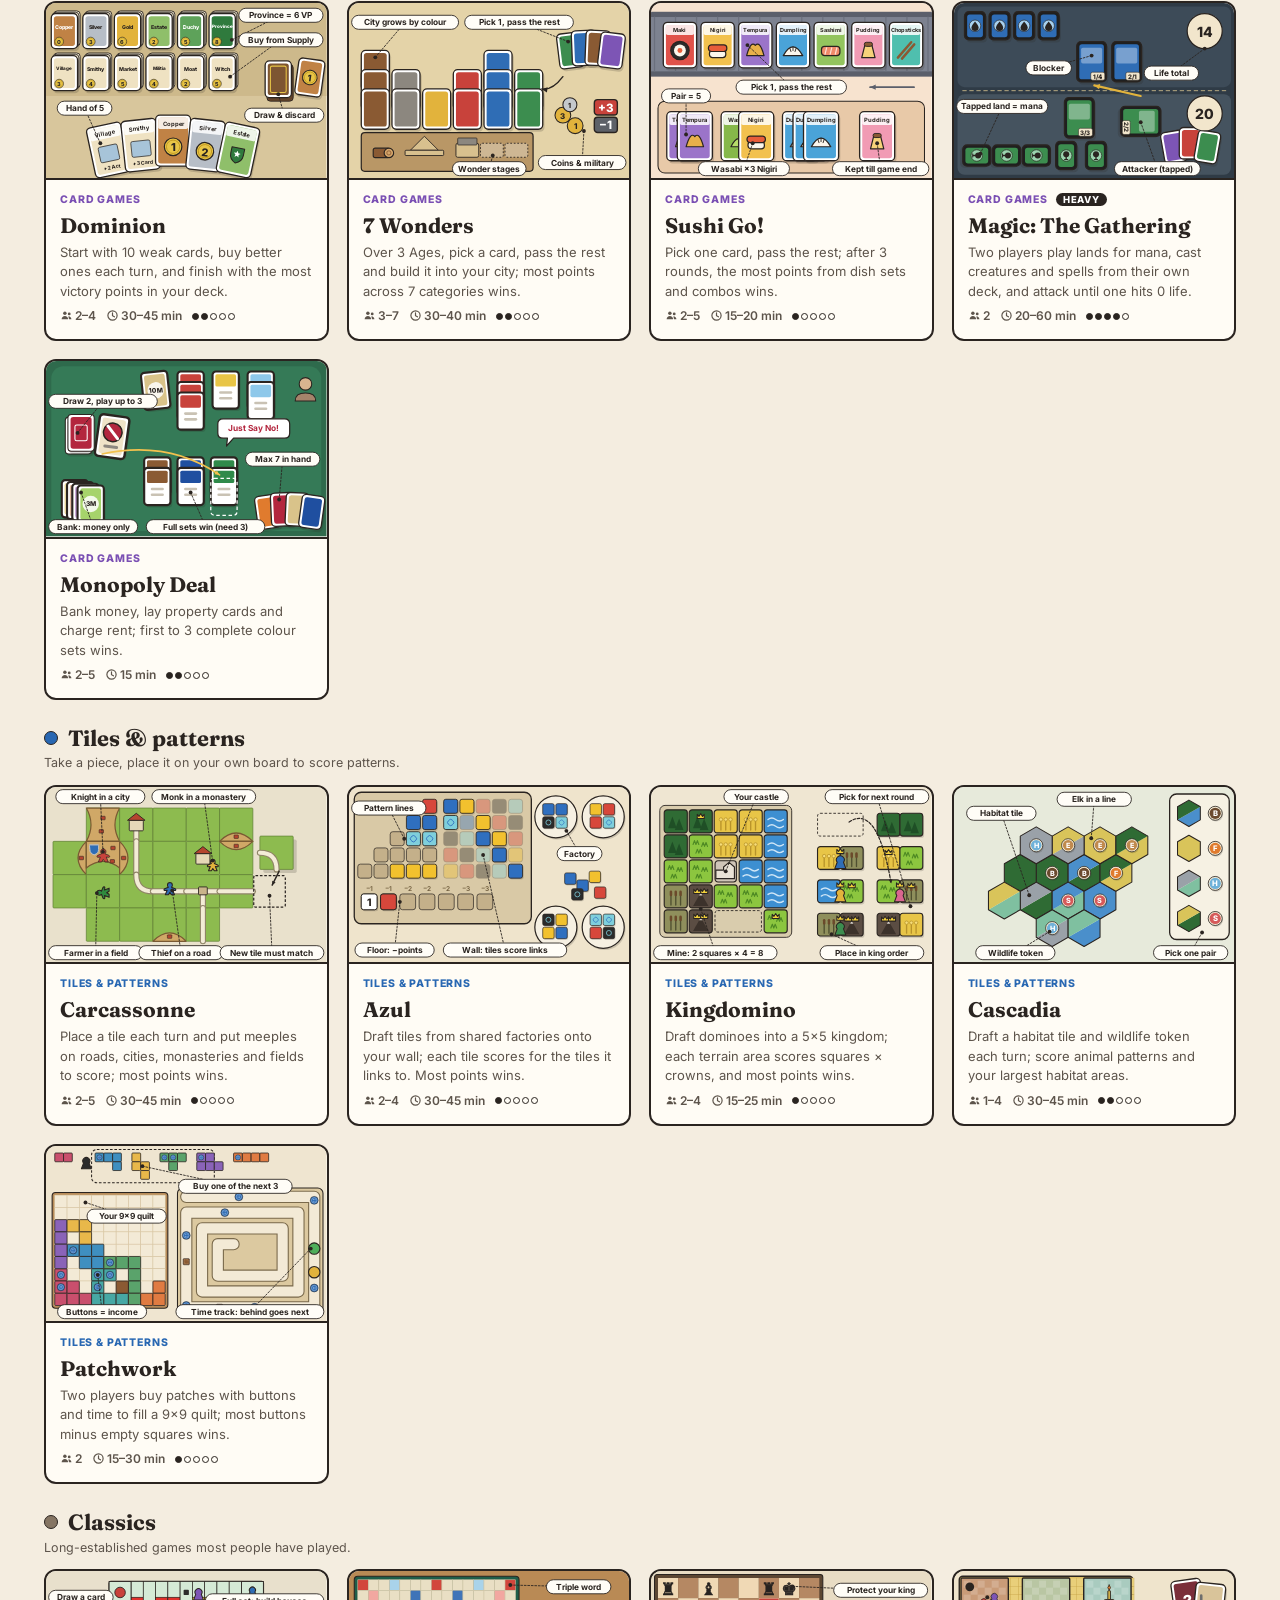
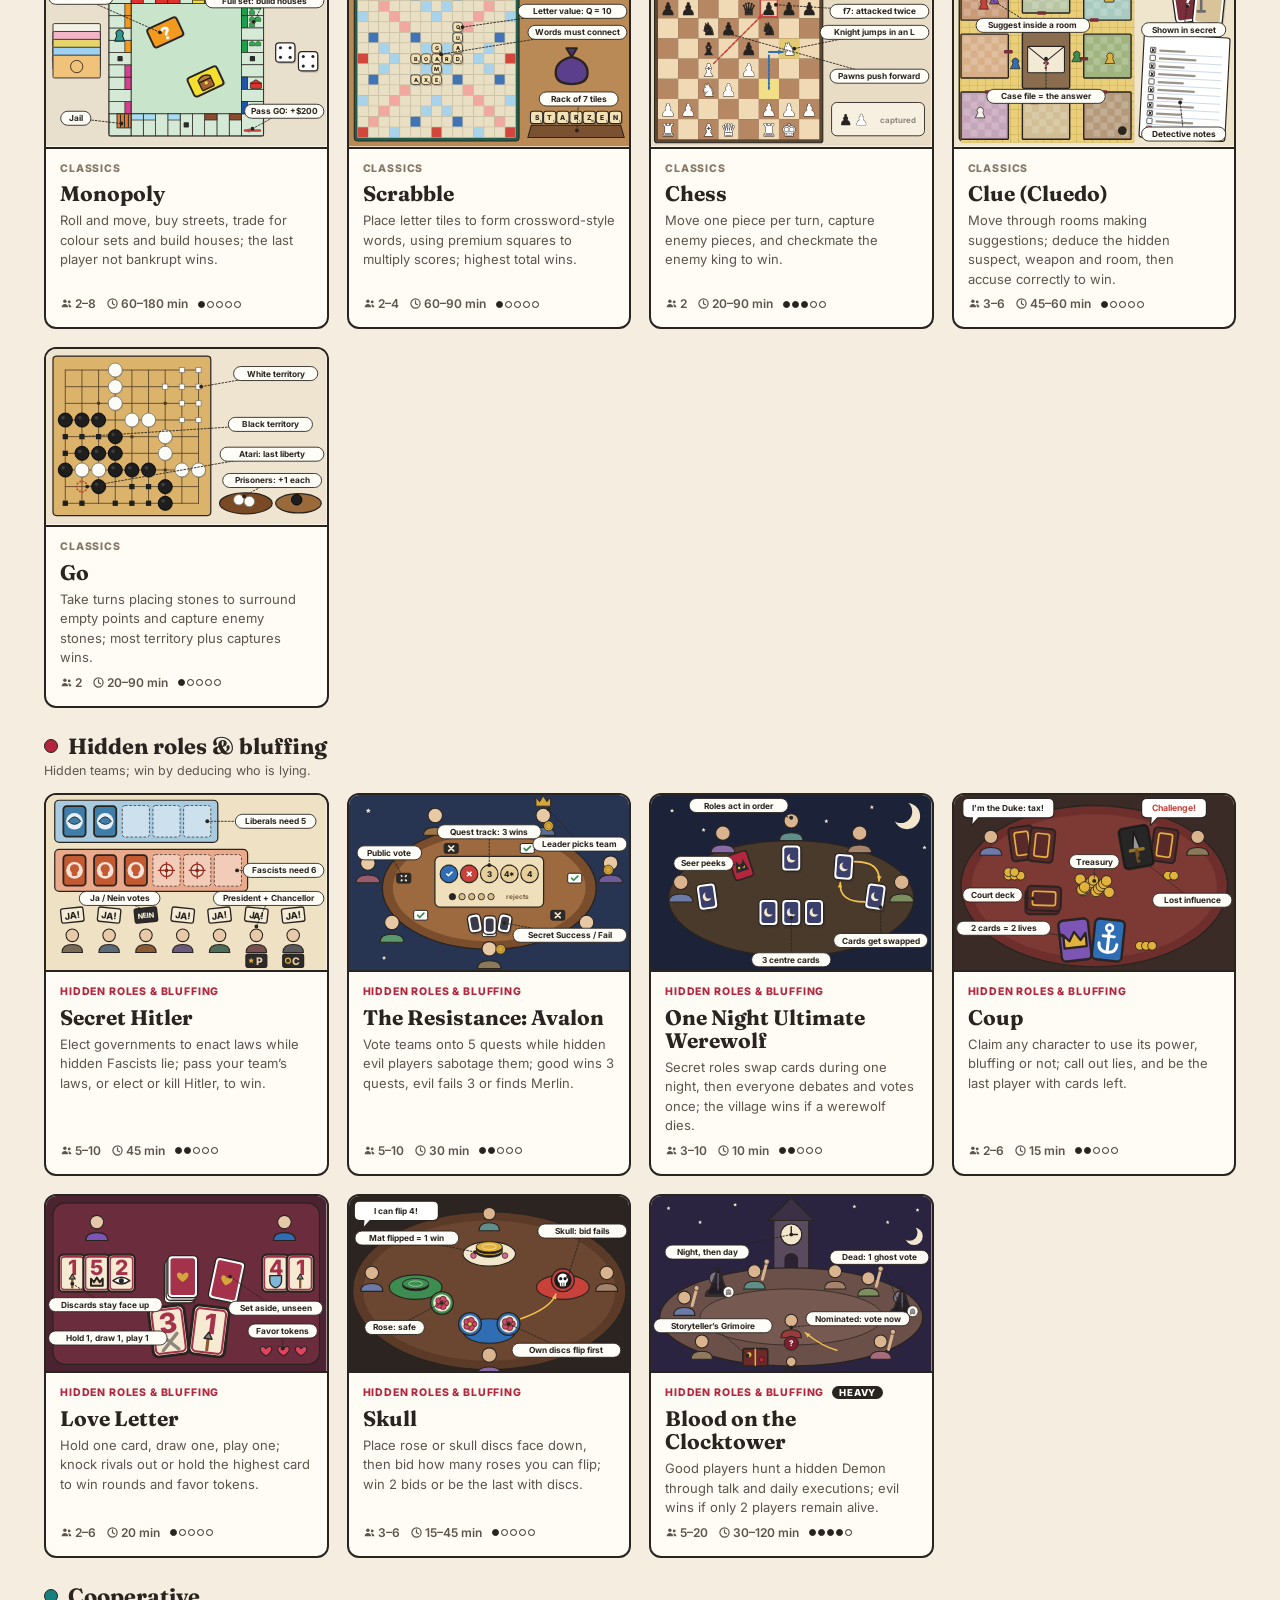
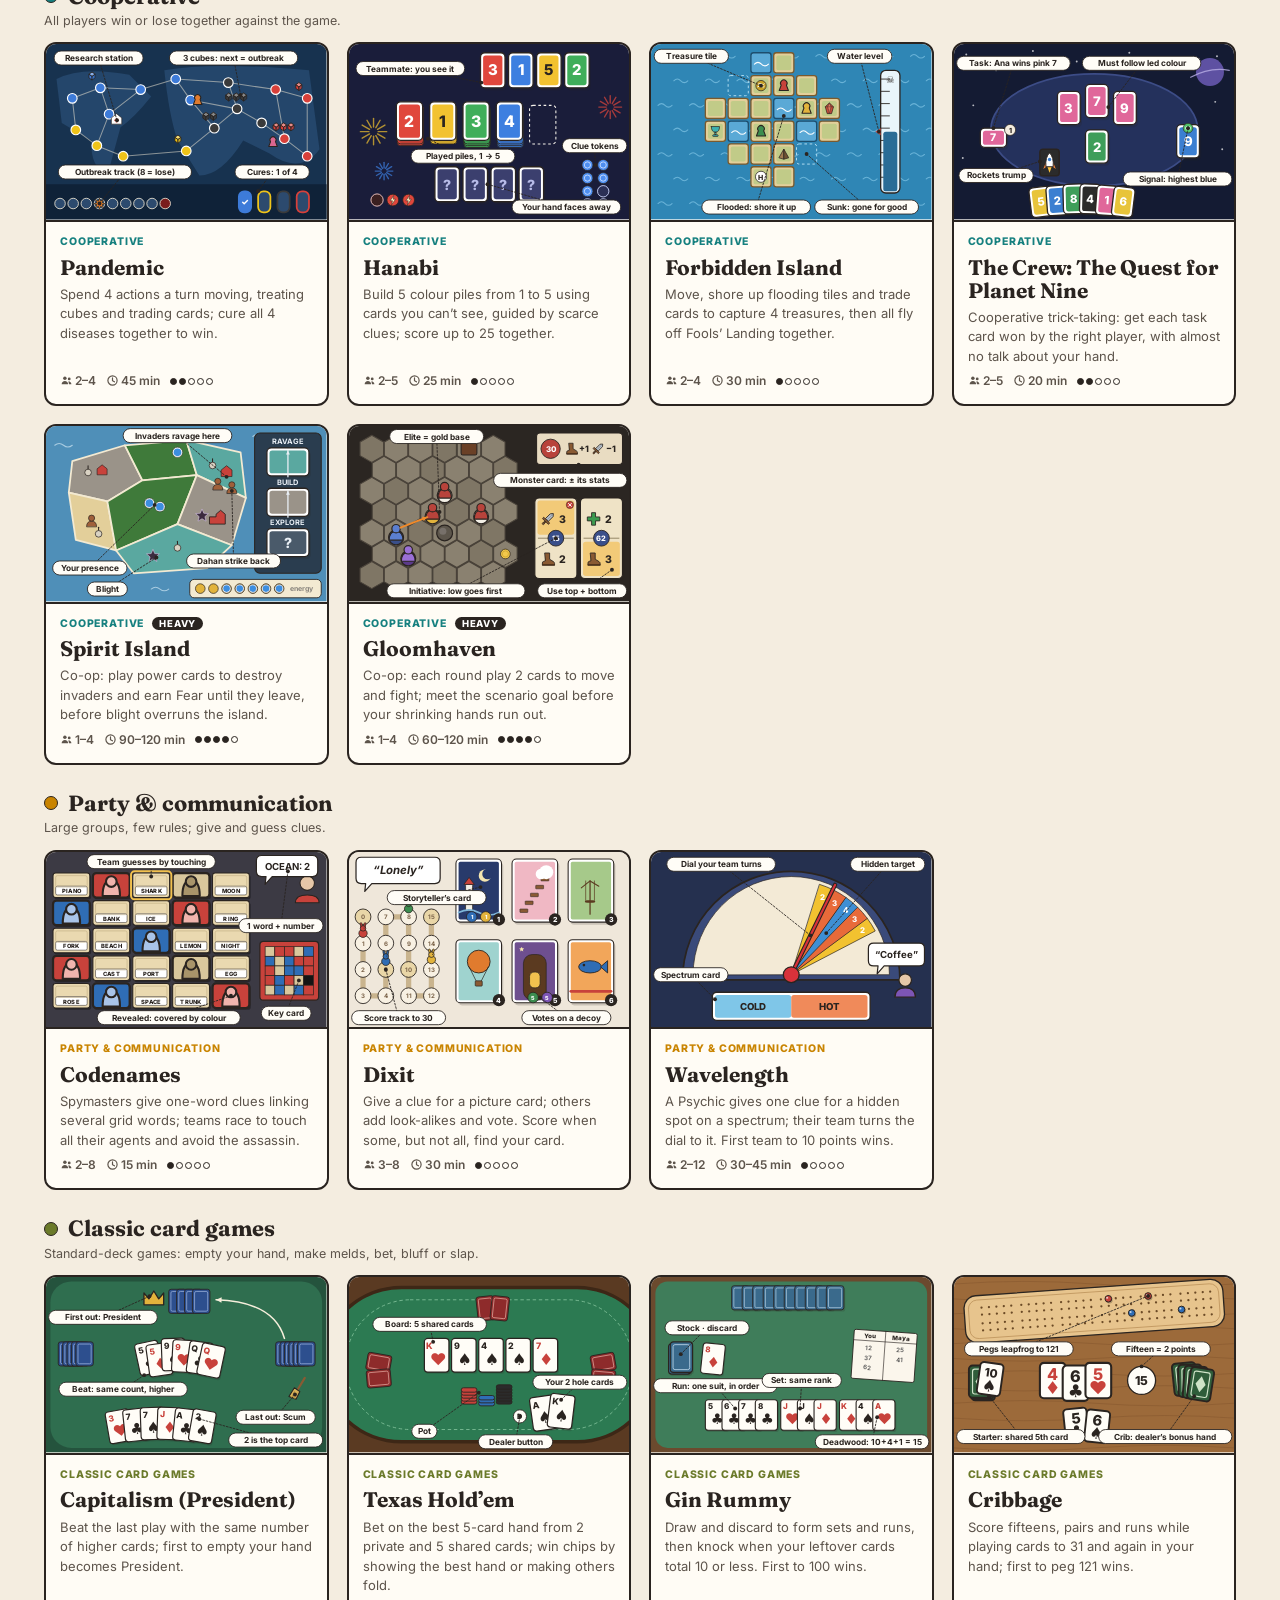
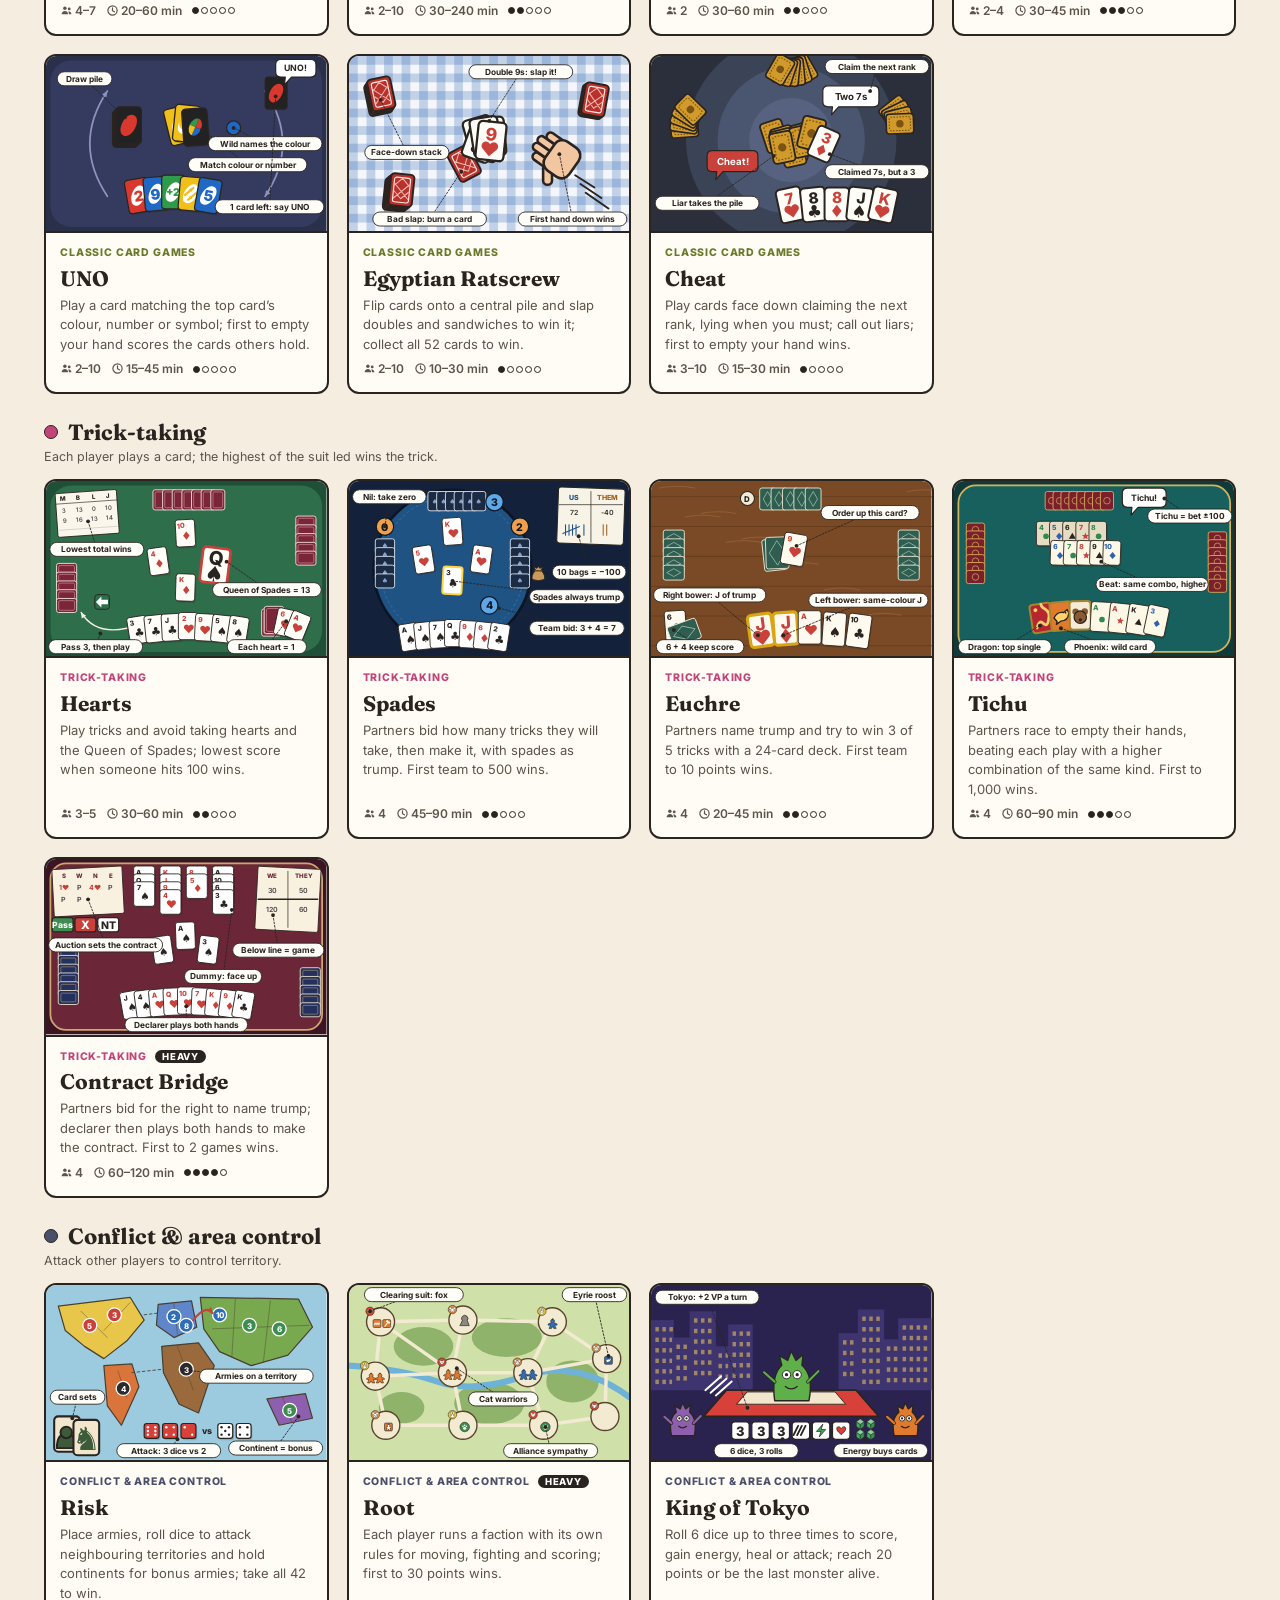
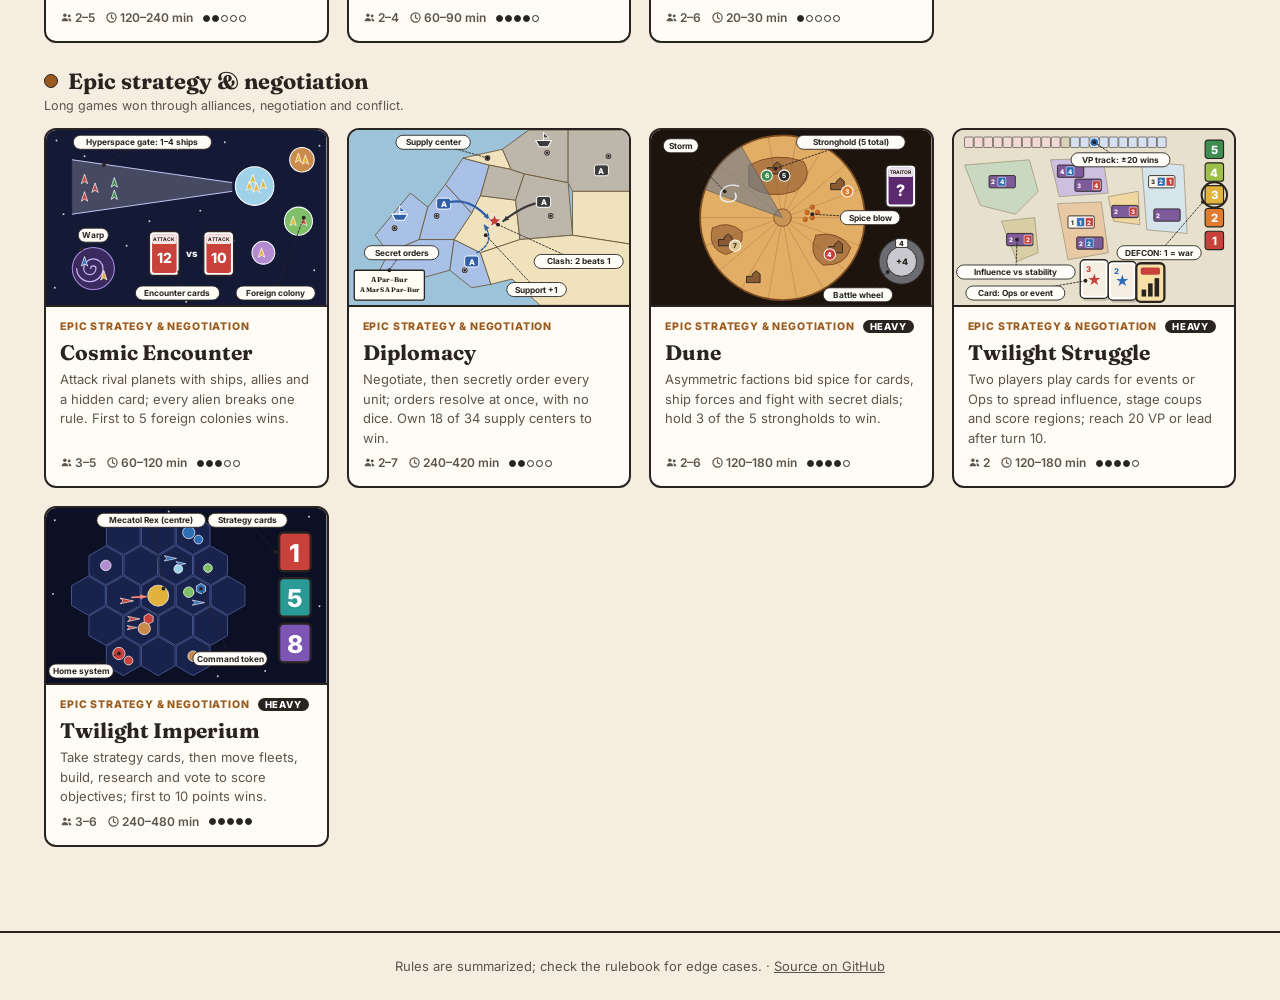
==== commit 52518bb2: "Rules-first pages, icons, 7 classic card games, audited for correctness - Pages ordered by importanc" ====
--- a/index.html
+++ b/index.html
@@ -3,7 +3,7 @@
 <head>
 <meta charset="utf-8">
 <meta name="viewport" content="width=device-width, initial-scale=1">
-<title>Board Game Field Guide</title>
+<title>Board Game Web</title>
 <meta name="description" content="Learn popular board games from one illustrated page each, and find games like the ones you know.">
 <link rel="preconnect" href="https://fonts.googleapis.com">
 <link rel="preconnect" href="https://fonts.gstatic.com" crossorigin>
@@ -15,7 +15,7 @@
 
   <section class="intro" id="games">
     <h1>Learn any board game from one page.</h1>
-    <p>Pick a game. Not sure what to play? <a href="map.html">Find games like ones you already know →</a> or <a href="deepdive.html">get your gamer profile →</a></p>
+    <p>Pick a game, or <a href="map.html">find games like ones you know →</a></p>
   </section>
   <div class="filters">
     <input type="search" id="q" placeholder="Search games or mechanics…" aria-label="Search">
--- a/css/style.css
+++ b/css/style.css
@@ -40,6 +40,13 @@
 .btn:hover { background: var(--soft); }
 .game-nav { display: flex; gap: 8px; align-items: center; }
 .game-nav select { font: 600 14px var(--sans); padding: 6px 10px; border: 2px solid var(--ink); border-radius: 8px; background: var(--card); color: var(--ink); max-width: 220px; }
+
+/* ---------- Inline component icons ({wood}) ---------- */
+.gi { display: inline-block; width: 1.35em; height: 1.35em; vertical-align: -0.33em; margin: 0 .05em; }
+.gi svg { width: 100%; height: 100%; display: block; overflow: visible; }
+.gi-l { margin-left: .12em; }
+table.ref td .gi, table.ref th .gi { width: 1.6em; height: 1.6em; vertical-align: -0.45em; }
+.turn .verb .gi { filter: drop-shadow(0 0 1px #fff); }
 
 /* ---------- The sheet ---------- */
 .sheet { background: var(--card); border: 2.5px solid var(--ink); border-radius: 14px; box-shadow: 6px 6px 0 var(--ink); overflow: hidden; }
@@ -66,19 +73,40 @@
 .panel p:last-child { margin-bottom: 0; }
 
 .p-art     { grid-column: span 5; grid-row: span 2; }
+.p-structure { grid-column: span 12; }
+.sheet-grid > .half { grid-column: span 6; }
+.sheet-grid > .half.full { grid-column: span 12; }
+.p-shares  { grid-column: span 4; }
+.p-tension.wide, .p-tips.wide { grid-column: span 6; }
+.sheet-grid > details.extended { grid-column: span 12; margin: 0; }
+.band { grid-column: span 12; font: 800 12px var(--sans); text-transform: uppercase; letter-spacing: .1em; color: var(--ink-3); display: flex; align-items: center; gap: 10px; margin-top: 10px; }
+.band::after { content: ''; flex: 1; border-top: 1.5px dashed var(--ink-3); }
+.timeline { list-style: none; margin: 0; padding: 0; display: grid; grid-auto-flow: column; grid-auto-columns: minmax(0, 1fr); gap: 0; counter-reset: tl; }
+.timeline li { position: relative; padding: 0 14px 0 0; }
+.timeline li + li { padding-left: 14px; border-left: 0; }
+.timeline li:not(:last-child)::after { content: '→'; position: absolute; right: -9px; top: 4px; font-weight: 800; color: var(--accent); font-size: 18px; }
+.tl-label { font-weight: 800; font-size: 14px; background: var(--ink); color: #fff; border-radius: 7px; padding: 6px 10px; display: flex; justify-content: space-between; gap: 6px; align-items: center; }
+.timeline li.rep .tl-label { background: var(--accent); border: 1.5px solid var(--ink); }
+.tl-rep { font-size: 11.5px; font-weight: 700; background: rgba(255,255,255,.2); border-radius: 999px; padding: 1px 8px; white-space: nowrap; }
+.tl-text { font-size: 13.5px; padding: 8px 2px 0; }
+table.points { width: 100%; border-collapse: collapse; font-size: 13.5px; }
+table.points th { text-align: left; padding: 5px 10px 5px 0; vertical-align: top; white-space: nowrap; }
+table.points td { padding: 5px 0; }
+table.points tr + tr { border-top: 1px solid var(--soft); }
+.score-legend b { color: var(--ink-3); font-weight: 600; }
+.p-gotchas .num { background: #d6453b; }
 .p-goal    { grid-column: span 7; }
 .p-end     { grid-column: span 7; }
 .p-turn    { grid-column: span 12; }
 .p-flow    { grid-column: span 7; }
-.p-tension { grid-column: span 5; }
+.p-tension { grid-column: span 4; }
 .p-setup   { grid-column: span 4; }
 .p-ref     { grid-column: span 4; }
 .p-terms   { grid-column: span 4; }
-.p-gotchas { grid-column: span 4; }
+.p-gotchas { grid-column: span 12; }
 .p-tips    { grid-column: span 4; }
-.p-profile { grid-column: span 4; }
-.p-similar { grid-column: span 12; }
-.sheet.no-ref .p-setup, .sheet.no-ref .p-terms { grid-column: span 6; }
+.p-profile { grid-column: span 5; }
+.p-similar { grid-column: span 7; }
 
 .art { margin: 0 0 10px; border: 1.5px solid var(--ink); border-radius: 8px; overflow: hidden; line-height: 0; background: #fff; }
 .art svg { width: 100%; height: auto; display: block; }
@@ -137,6 +165,7 @@
 .warn li::before { content: '!'; position: absolute; left: 0; top: 1px; width: 18px; height: 18px; border-radius: 4px; background: #d6453b; color: #fff; font-weight: 800; font-size: 12px; display: grid; place-items: center; transform: rotate(45deg) scale(.82); }
 .tips li::before { content: '★'; position: absolute; left: 1px; top: -1px; color: var(--accent); font-size: 15px; }
 .setup { counter-reset: s; }
+.p-gotchas .warn { grid-template-columns: repeat(auto-fit, minmax(280px, 1fr)); column-gap: 22px; }
 .setup li { counter-increment: s; padding-top: 2px; }
 .setup li::before { content: counter(s); display: inline-grid; place-items: center; width: 20px; height: 20px; border-radius: 50%; border: 1.5px solid var(--ink); font-weight: 800; font-size: 11px; margin-right: 6px; }
 
@@ -238,6 +267,10 @@
   .sheet-grid > .panel { grid-column: span 6 !important; grid-row: auto !important; }
   .sheet-grid > .p-art, .sheet-grid > .p-turn, .sheet-grid > .p-flow, .sheet-grid > .p-similar { grid-column: span 12 !important; }
   .turn-wrap, .turn-wrap.solo, .bridge-grid, .ext-grid { grid-template-columns: 1fr; }
+  .timeline { grid-auto-flow: row; gap: 10px; }
+  .timeline li, .timeline li + li { padding: 0; }
+  .timeline li:not(:last-child)::after { content: '↓'; right: auto; left: 10px; top: auto; bottom: -16px; }
+  .sheet-grid > .half, .p-shares, .p-tension.wide, .p-tips.wide { grid-column: span 12 !important; }
 }
 @media (max-width: 640px) {
   .wrap { padding: 16px; }
